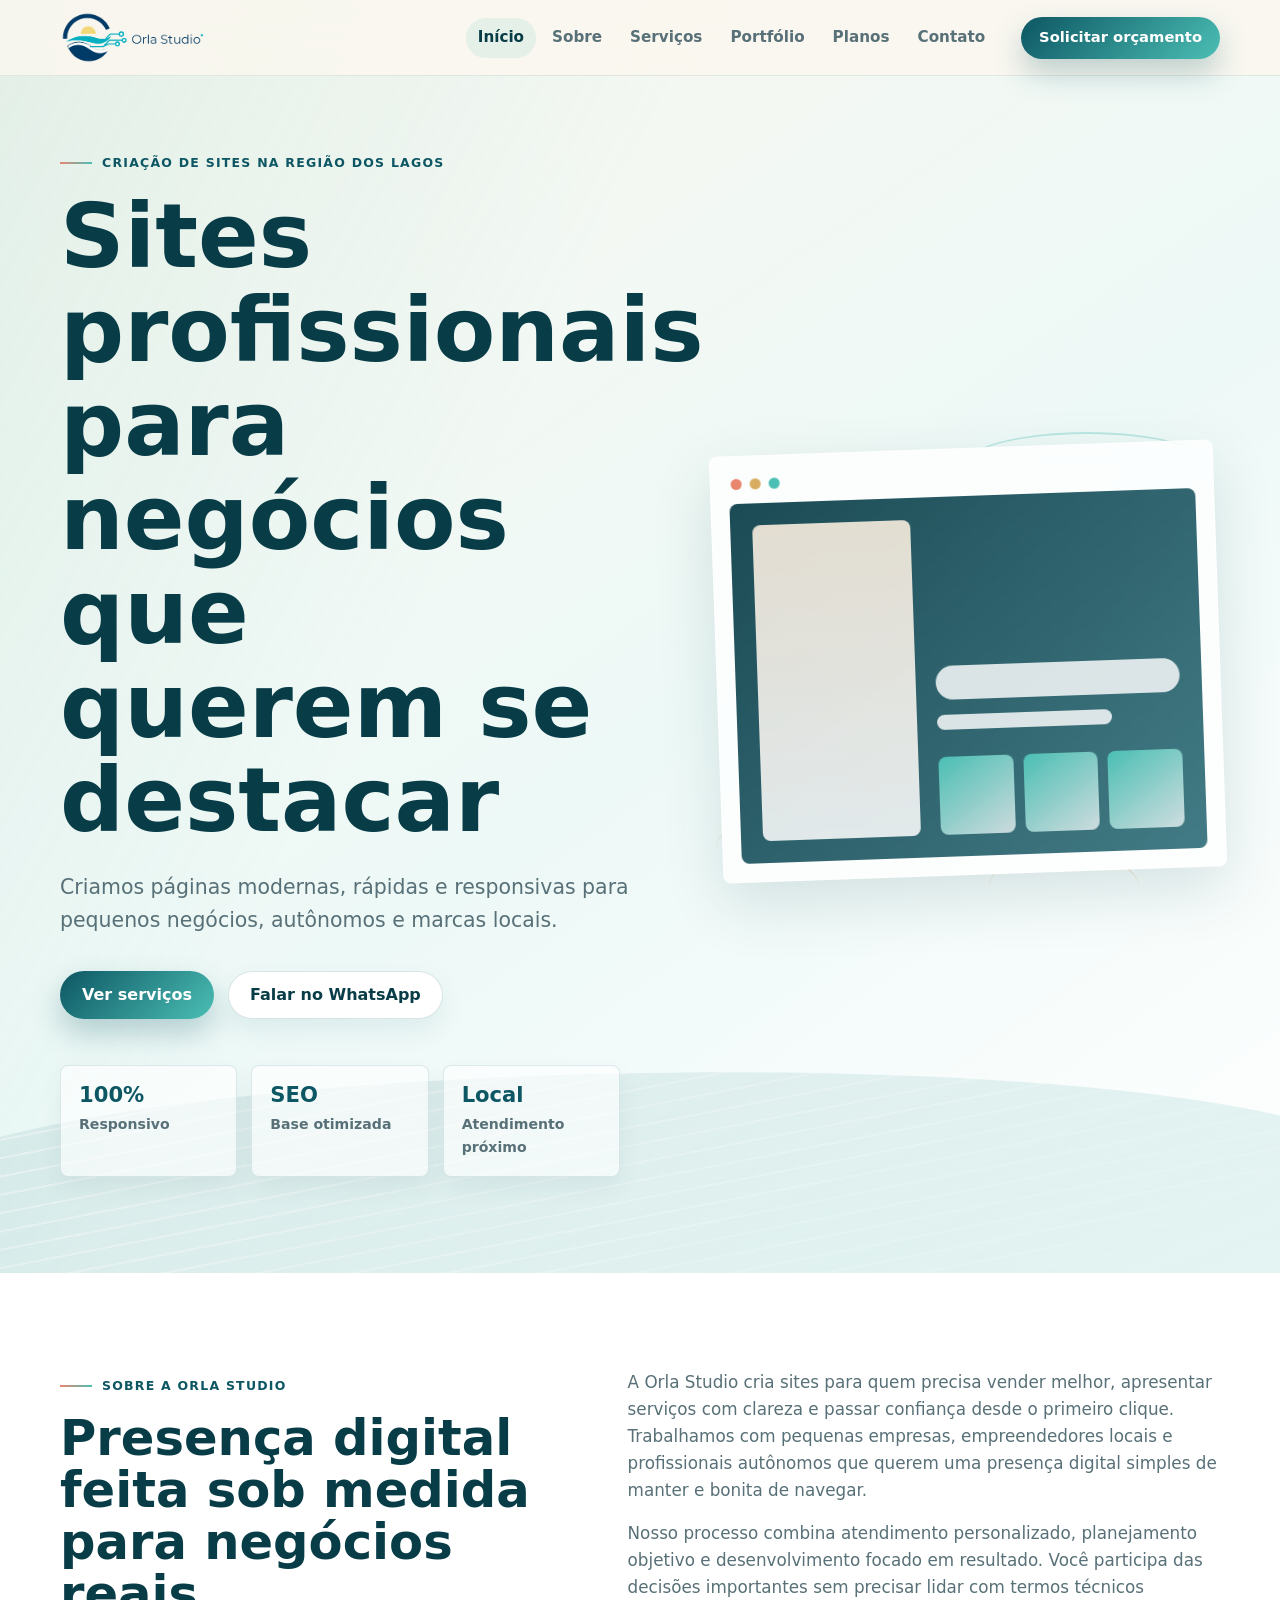
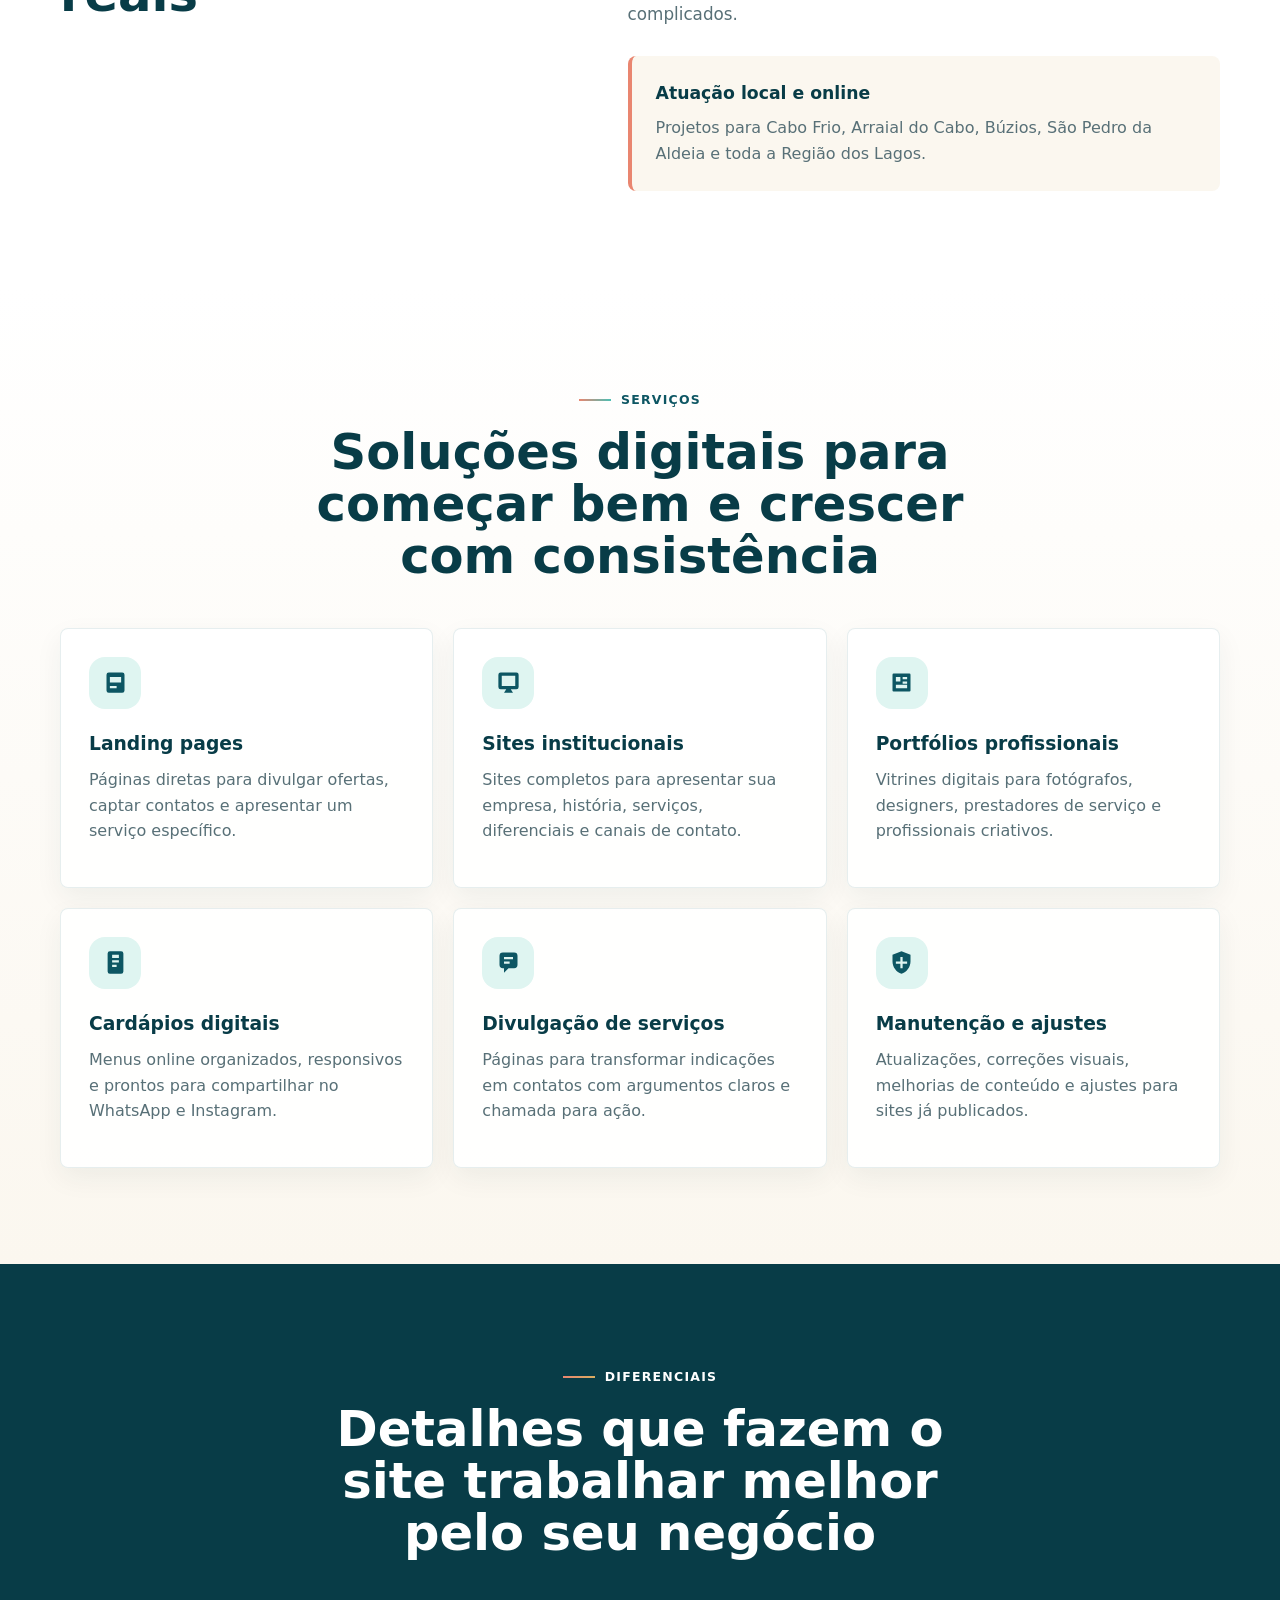
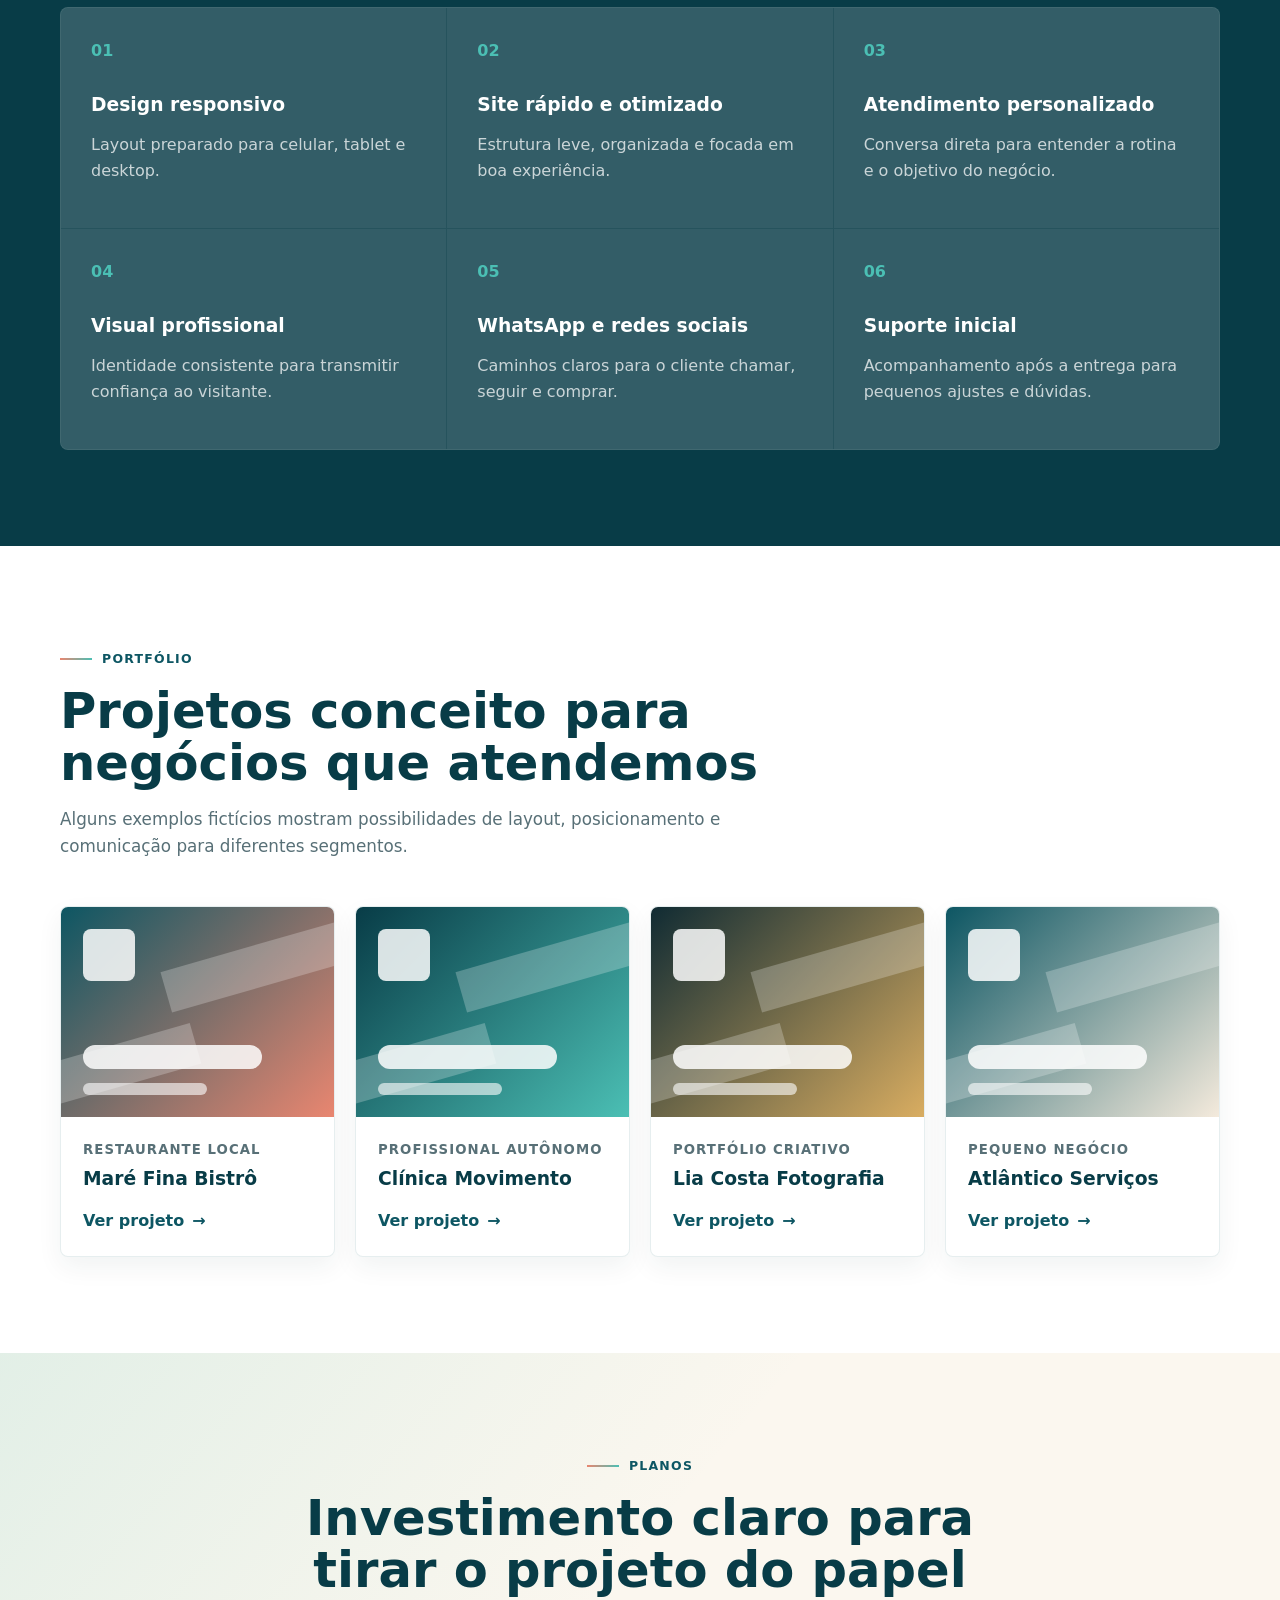
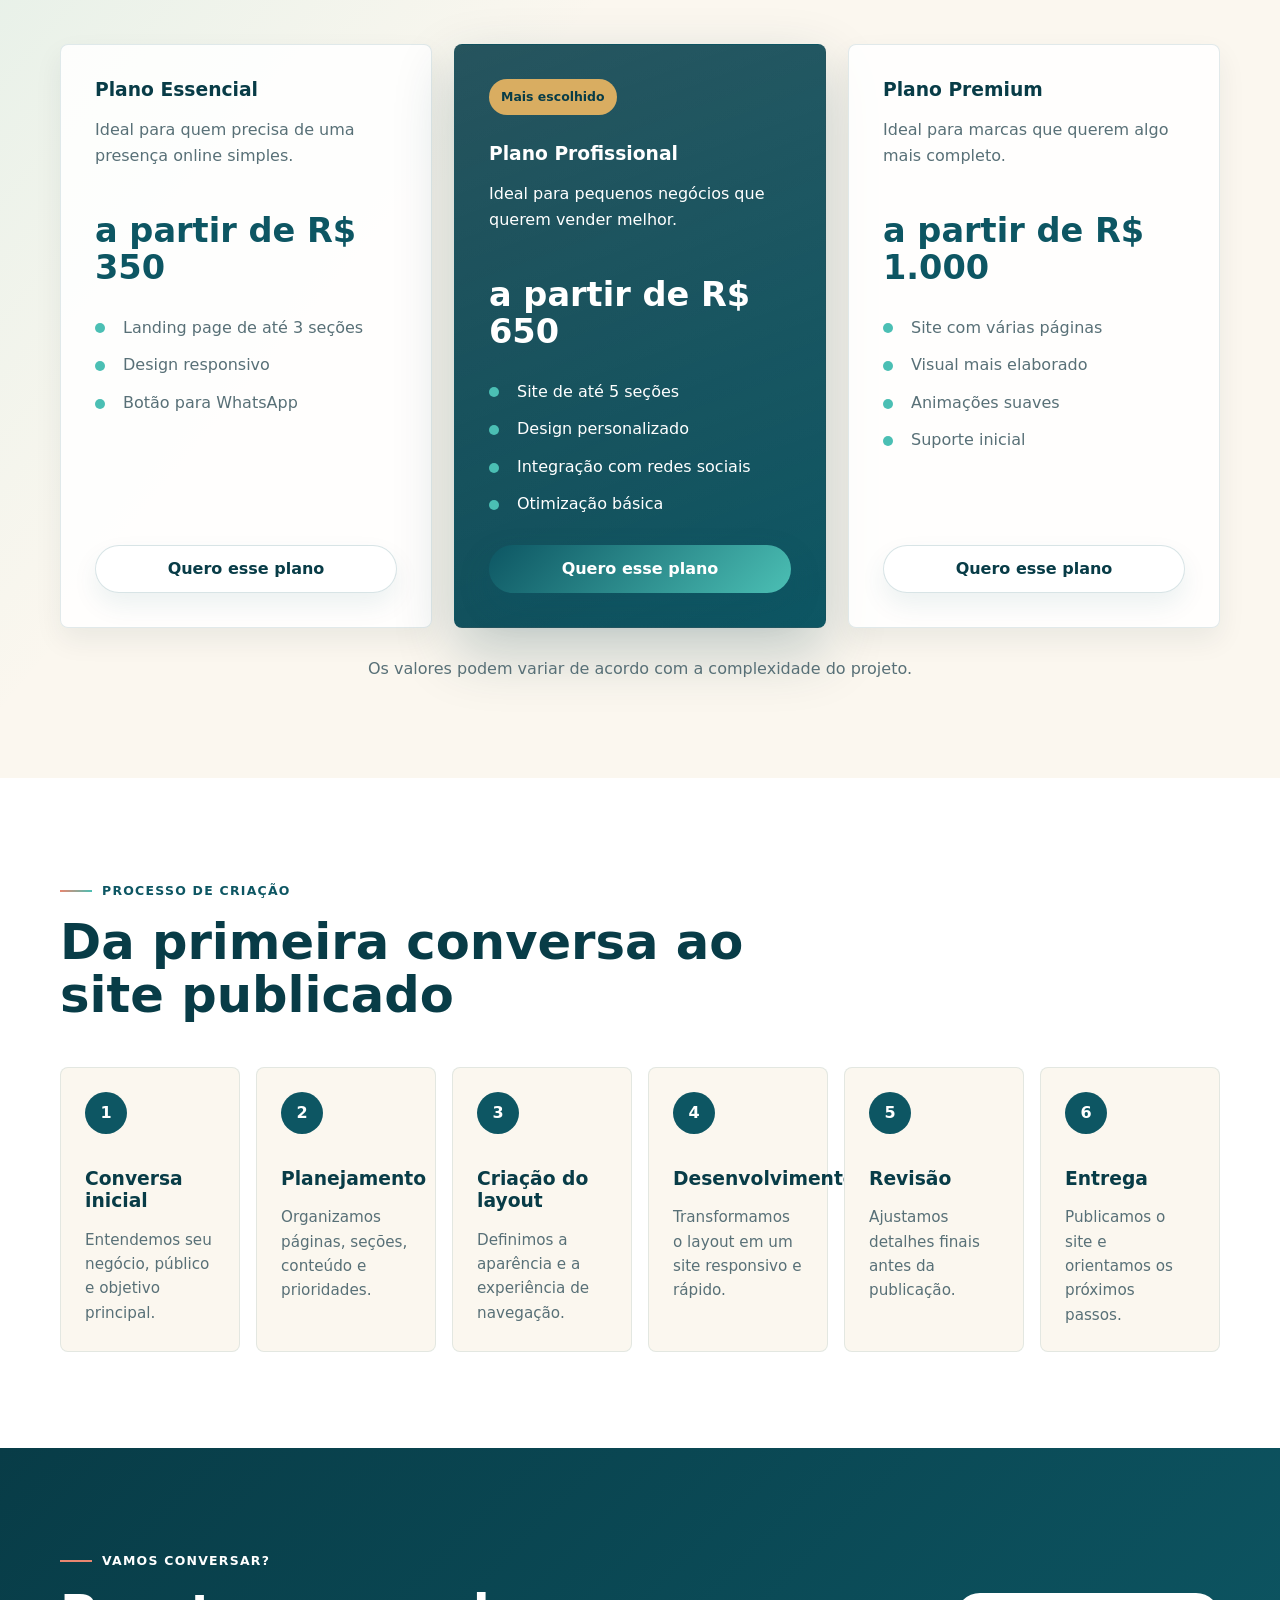
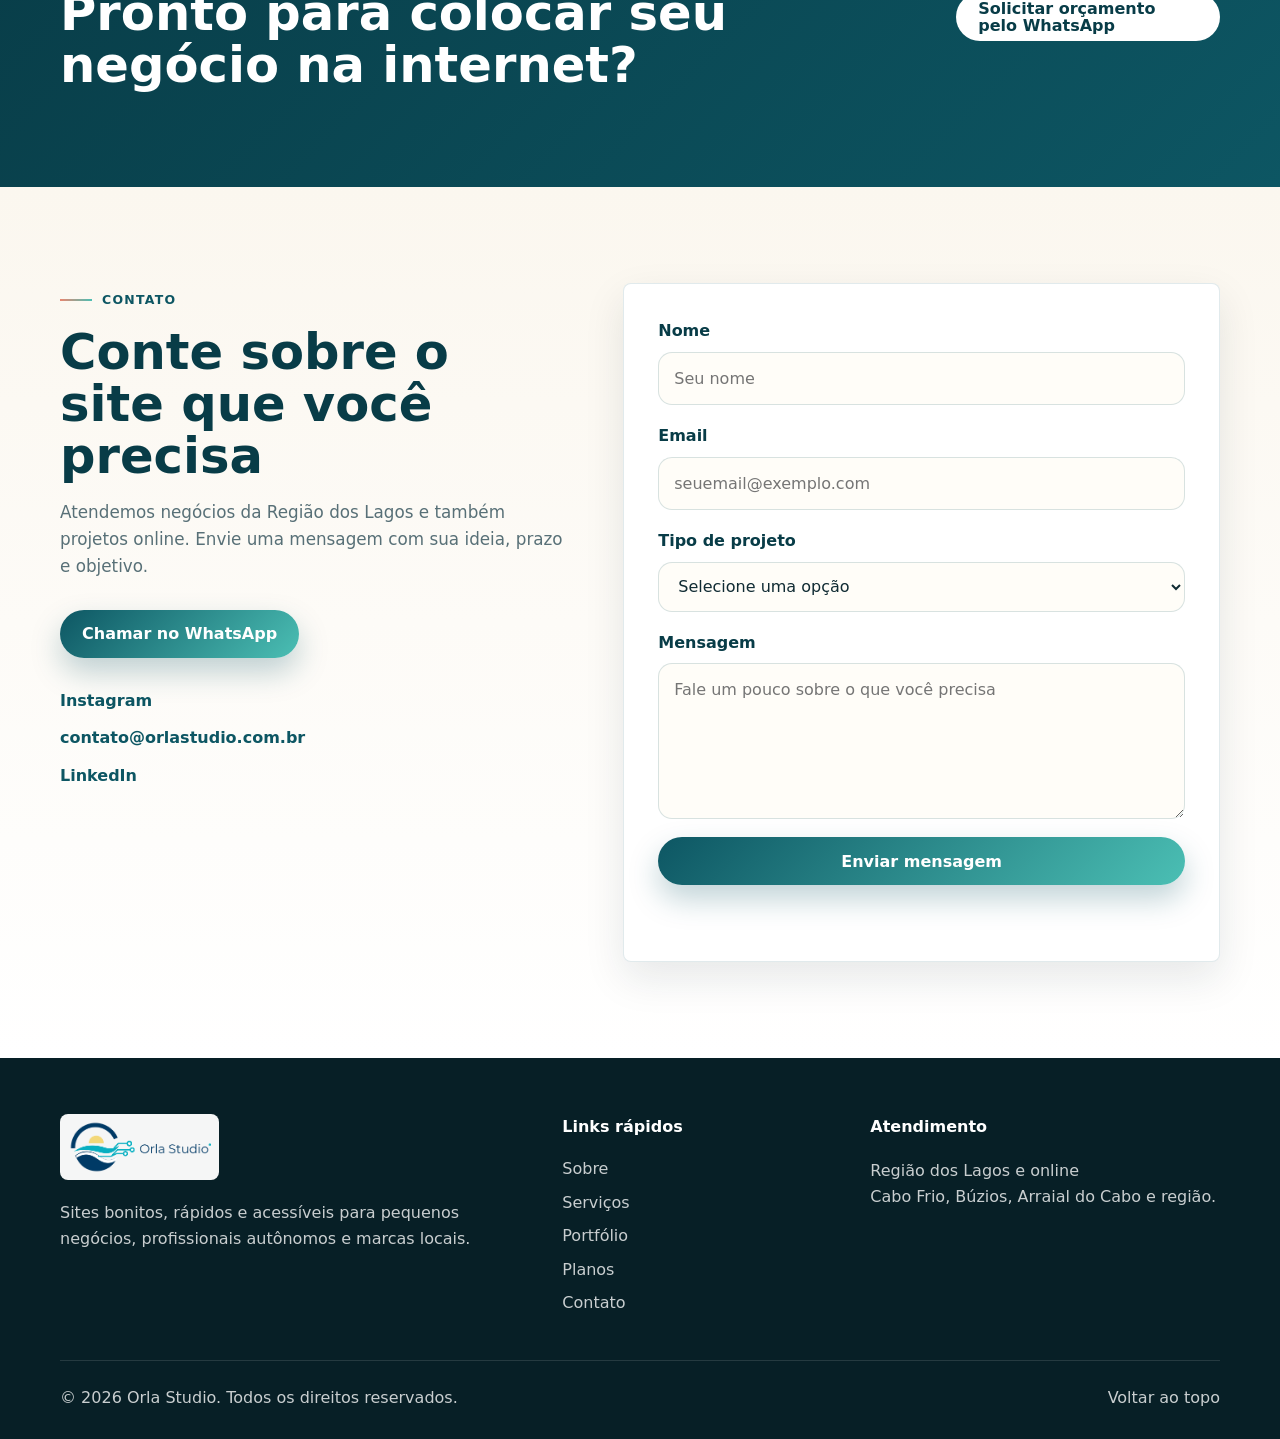
==== index.html @ a9bf4178 "First Commit" ====
<!DOCTYPE html>
<html lang="pt-BR">
<head>
  <meta charset="UTF-8">
  <meta name="viewport" content="width=device-width, initial-scale=1.0">
  <meta name="description" content="Orla Studio cria sites profissionais, rápidos e acessíveis para pequenos negócios, autônomos e marcas locais da Região dos Lagos.">
  <title>Orla Studio | Sites profissionais para negócios locais</title>
  <link rel="stylesheet" href="css/style.css">
</head>
<body>
  <header class="site-header" id="topo">
    <nav class="navbar" aria-label="Menu principal">
      <a class="brand" href="#inicio" aria-label="Orla Studio - início">
        <img class="brand-logo" src="assets/images/logo-orla-studio.png" alt="Logo da Orla Studio">
      </a>

      <button class="menu-toggle" type="button" aria-label="Abrir menu" aria-expanded="false" aria-controls="main-menu">
        <span></span>
        <span></span>
        <span></span>
      </button>

      <div class="nav-panel" id="main-menu">
        <ul class="nav-links">
          <li><a href="#inicio">Início</a></li>
          <li><a href="#sobre">Sobre</a></li>
          <li><a href="#servicos">Serviços</a></li>
          <li><a href="#portfolio">Portfólio</a></li>
          <li><a href="#planos">Planos</a></li>
          <li><a href="#contato">Contato</a></li>
        </ul>
        <a class="btn btn-primary btn-small" href="https://wa.me/5522999999999?text=Ol%C3%A1,%20quero%20solicitar%20um%20or%C3%A7amento%20para%20um%20site." target="_blank" rel="noopener">Solicitar orçamento</a>
      </div>
    </nav>
  </header>

  <main>
    <section class="hero section" id="inicio">
      <div class="hero-background" aria-hidden="true"></div>
      <div class="container hero-grid">
        <div class="hero-content reveal">
          <span class="eyebrow">Criação de sites na Região dos Lagos</span>
          <h1>Sites profissionais para negócios que querem se destacar</h1>
          <p>Criamos páginas modernas, rápidas e responsivas para pequenos negócios, autônomos e marcas locais.</p>
          <div class="hero-actions">
            <a class="btn btn-primary" href="#servicos">Ver serviços</a>
            <a class="btn btn-secondary" href="https://wa.me/5522999999999?text=Ol%C3%A1,%20quero%20falar%20com%20a%20Orla%20Studio%20sobre%20um%20site." target="_blank" rel="noopener">Falar no WhatsApp</a>
          </div>
          <ul class="hero-metrics" aria-label="Diferenciais rápidos">
            <li><strong>100%</strong><span>Responsivo</span></li>
            <li><strong>SEO</strong><span>Base otimizada</span></li>
            <li><strong>Local</strong><span>Atendimento próximo</span></li>
          </ul>
        </div>

        <div class="hero-visual reveal" aria-label="Prévia visual de site moderno criado pela Orla Studio">
          <div class="browser-card">
            <div class="browser-top">
              <span></span>
              <span></span>
              <span></span>
            </div>
            <div class="browser-body">
              <div class="preview-sidebar"></div>
              <div class="preview-main">
                <div class="preview-line wide"></div>
                <div class="preview-line medium"></div>
                <div class="preview-grid">
                  <span></span>
                  <span></span>
                  <span></span>
                </div>
              </div>
            </div>
          </div>
          <div class="wave-orbit" aria-hidden="true">
            <span></span>
            <span></span>
            <span></span>
          </div>
        </div>
      </div>
    </section>

    <section class="section about" id="sobre">
      <div class="container split-grid">
        <div class="section-heading reveal">
          <span class="eyebrow">Sobre a Orla Studio</span>
          <h2>Presença digital feita sob medida para negócios reais</h2>
        </div>
        <div class="about-copy reveal">
          <p>A Orla Studio cria sites para quem precisa vender melhor, apresentar serviços com clareza e passar confiança desde o primeiro clique. Trabalhamos com pequenas empresas, empreendedores locais e profissionais autônomos que querem uma presença digital simples de manter e bonita de navegar.</p>
          <p>Nosso processo combina atendimento personalizado, planejamento objetivo e desenvolvimento focado em resultado. Você participa das decisões importantes sem precisar lidar com termos técnicos complicados.</p>
          <div class="about-highlight">
            <strong>Atuação local e online</strong>
            <span>Projetos para Cabo Frio, Arraial do Cabo, Búzios, São Pedro da Aldeia e toda a Região dos Lagos.</span>
          </div>
        </div>
      </div>
    </section>

    <section class="section services" id="servicos">
      <div class="container">
        <div class="section-heading centered reveal">
          <span class="eyebrow">Serviços</span>
          <h2>Soluções digitais para começar bem e crescer com consistência</h2>
        </div>

        <div class="card-grid services-grid">
          <article class="service-card reveal">
            <span class="icon" aria-hidden="true">
              <svg viewBox="0 0 24 24"><path d="M4 5a2 2 0 0 1 2-2h12a2 2 0 0 1 2 2v14a2 2 0 0 1-2 2H6a2 2 0 0 1-2-2V5Zm3 2v5h10V7H7Zm0 8v2h6v-2H7Z"/></svg>
            </span>
            <h3>Landing pages</h3>
            <p>Páginas diretas para divulgar ofertas, captar contatos e apresentar um serviço específico.</p>
          </article>

          <article class="service-card reveal">
            <span class="icon" aria-hidden="true">
              <svg viewBox="0 0 24 24"><path d="M3 5a2 2 0 0 1 2-2h14a2 2 0 0 1 2 2v11a2 2 0 0 1-2 2h-5l2 3H8l2-3H5a2 2 0 0 1-2-2V5Zm3 1v9h12V6H6Z"/></svg>
            </span>
            <h3>Sites institucionais</h3>
            <p>Sites completos para apresentar sua empresa, história, serviços, diferenciais e canais de contato.</p>
          </article>

          <article class="service-card reveal">
            <span class="icon" aria-hidden="true">
              <svg viewBox="0 0 24 24"><path d="M5 4h14a1 1 0 0 1 1 1v14a1 1 0 0 1-1 1H5a1 1 0 0 1-1-1V5a1 1 0 0 1 1-1Zm2 3v4h4V7H7Zm6 0v2h4V7h-4Zm0 4v2h4v-2h-4Zm-6 3v3h10v-3H7Z"/></svg>
            </span>
            <h3>Portfólios profissionais</h3>
            <p>Vitrines digitais para fotógrafos, designers, prestadores de serviço e profissionais criativos.</p>
          </article>

          <article class="service-card reveal">
            <span class="icon" aria-hidden="true">
              <svg viewBox="0 0 24 24"><path d="M7 2h10a2 2 0 0 1 2 2v16a2 2 0 0 1-2 2H7a2 2 0 0 1-2-2V4a2 2 0 0 1 2-2Zm2 3v3h6V5H9Zm0 5v2h6v-2H9Zm0 4v2h4v-2H9Z"/></svg>
            </span>
            <h3>Cardápios digitais</h3>
            <p>Menus online organizados, responsivos e prontos para compartilhar no WhatsApp e Instagram.</p>
          </article>

          <article class="service-card reveal">
            <span class="icon" aria-hidden="true">
              <svg viewBox="0 0 24 24"><path d="M4 6a3 3 0 0 1 3-3h10a3 3 0 0 1 3 3v8a3 3 0 0 1-3 3h-5l-4 4v-4H7a3 3 0 0 1-3-3V6Zm4 1v2h8V7H8Zm0 4v2h5v-2H8Z"/></svg>
            </span>
            <h3>Divulgação de serviços</h3>
            <p>Páginas para transformar indicações em contatos com argumentos claros e chamada para ação.</p>
          </article>

          <article class="service-card reveal">
            <span class="icon" aria-hidden="true">
              <svg viewBox="0 0 24 24"><path d="M12 2 4 5v6c0 5 3.4 9.4 8 11 4.6-1.6 8-6 8-11V5l-8-3Zm1 5v4h4v2h-4v4h-2v-4H7v-2h4V7h2Z"/></svg>
            </span>
            <h3>Manutenção e ajustes</h3>
            <p>Atualizações, correções visuais, melhorias de conteúdo e ajustes para sites já publicados.</p>
          </article>
        </div>
      </div>
    </section>

    <section class="section advantages" aria-labelledby="diferenciais-title">
      <div class="container">
        <div class="section-heading centered reveal">
          <span class="eyebrow">Diferenciais</span>
          <h2 id="diferenciais-title">Detalhes que fazem o site trabalhar melhor pelo seu negócio</h2>
        </div>

        <div class="advantages-grid">
          <article class="advantage-item reveal">
            <span>01</span>
            <h3>Design responsivo</h3>
            <p>Layout preparado para celular, tablet e desktop.</p>
          </article>
          <article class="advantage-item reveal">
            <span>02</span>
            <h3>Site rápido e otimizado</h3>
            <p>Estrutura leve, organizada e focada em boa experiência.</p>
          </article>
          <article class="advantage-item reveal">
            <span>03</span>
            <h3>Atendimento personalizado</h3>
            <p>Conversa direta para entender a rotina e o objetivo do negócio.</p>
          </article>
          <article class="advantage-item reveal">
            <span>04</span>
            <h3>Visual profissional</h3>
            <p>Identidade consistente para transmitir confiança ao visitante.</p>
          </article>
          <article class="advantage-item reveal">
            <span>05</span>
            <h3>WhatsApp e redes sociais</h3>
            <p>Caminhos claros para o cliente chamar, seguir e comprar.</p>
          </article>
          <article class="advantage-item reveal">
            <span>06</span>
            <h3>Suporte inicial</h3>
            <p>Acompanhamento após a entrega para pequenos ajustes e dúvidas.</p>
          </article>
        </div>
      </div>
    </section>

    <section class="section portfolio" id="portfolio">
      <div class="container">
        <div class="section-heading reveal">
          <span class="eyebrow">Portfólio</span>
          <h2>Projetos conceito para negócios que atendemos</h2>
          <p>Alguns exemplos fictícios mostram possibilidades de layout, posicionamento e comunicação para diferentes segmentos.</p>
        </div>

        <div class="portfolio-grid">
          <article class="project-card reveal">
            <div class="project-preview restaurant" aria-hidden="true">
              <span class="preview-badge"></span>
              <span class="preview-title"></span>
              <span class="preview-bar"></span>
            </div>
            <div class="project-content">
              <span class="project-category">Restaurante local</span>
              <h3>Maré Fina Bistrô</h3>
              <a href="#contato" class="text-link">Ver projeto</a>
            </div>
          </article>

          <article class="project-card reveal">
            <div class="project-preview consultant" aria-hidden="true">
              <span class="preview-badge"></span>
              <span class="preview-title"></span>
              <span class="preview-bar"></span>
            </div>
            <div class="project-content">
              <span class="project-category">Profissional autônomo</span>
              <h3>Clínica Movimento</h3>
              <a href="#contato" class="text-link">Ver projeto</a>
            </div>
          </article>

          <article class="project-card reveal">
            <div class="project-preview photo" aria-hidden="true">
              <span class="preview-badge"></span>
              <span class="preview-title"></span>
              <span class="preview-bar"></span>
            </div>
            <div class="project-content">
              <span class="project-category">Portfólio criativo</span>
              <h3>Lia Costa Fotografia</h3>
              <a href="#contato" class="text-link">Ver projeto</a>
            </div>
          </article>

          <article class="project-card reveal">
            <div class="project-preview business" aria-hidden="true">
              <span class="preview-badge"></span>
              <span class="preview-title"></span>
              <span class="preview-bar"></span>
            </div>
            <div class="project-content">
              <span class="project-category">Pequeno negócio</span>
              <h3>Atlântico Serviços</h3>
              <a href="#contato" class="text-link">Ver projeto</a>
            </div>
          </article>
        </div>
      </div>
    </section>

    <section class="section plans" id="planos">
      <div class="container">
        <div class="section-heading centered reveal">
          <span class="eyebrow">Planos</span>
          <h2>Investimento claro para tirar o projeto do papel</h2>
        </div>

        <div class="pricing-grid">
          <article class="pricing-card reveal">
            <div>
              <h3>Plano Essencial</h3>
              <p>Ideal para quem precisa de uma presença online simples.</p>
            </div>
            <strong class="price">a partir de R$ 350</strong>
            <ul>
              <li>Landing page de até 3 seções</li>
              <li>Design responsivo</li>
              <li>Botão para WhatsApp</li>
            </ul>
            <a class="btn btn-secondary" href="#contato">Quero esse plano</a>
          </article>

          <article class="pricing-card featured reveal">
            <span class="plan-tag">Mais escolhido</span>
            <div>
              <h3>Plano Profissional</h3>
              <p>Ideal para pequenos negócios que querem vender melhor.</p>
            </div>
            <strong class="price">a partir de R$ 650</strong>
            <ul>
              <li>Site de até 5 seções</li>
              <li>Design personalizado</li>
              <li>Integração com redes sociais</li>
              <li>Otimização básica</li>
            </ul>
            <a class="btn btn-primary" href="#contato">Quero esse plano</a>
          </article>

          <article class="pricing-card reveal">
            <div>
              <h3>Plano Premium</h3>
              <p>Ideal para marcas que querem algo mais completo.</p>
            </div>
            <strong class="price">a partir de R$ 1.000</strong>
            <ul>
              <li>Site com várias páginas</li>
              <li>Visual mais elaborado</li>
              <li>Animações suaves</li>
              <li>Suporte inicial</li>
            </ul>
            <a class="btn btn-secondary" href="#contato">Quero esse plano</a>
          </article>
        </div>
        <p class="pricing-note reveal">Os valores podem variar de acordo com a complexidade do projeto.</p>
      </div>
    </section>

    <section class="section process" aria-labelledby="process-title">
      <div class="container">
        <div class="section-heading reveal">
          <span class="eyebrow">Processo de criação</span>
          <h2 id="process-title">Da primeira conversa ao site publicado</h2>
        </div>

        <ol class="process-list">
          <li class="reveal">
            <span>1</span>
            <h3>Conversa inicial</h3>
            <p>Entendemos seu negócio, público e objetivo principal.</p>
          </li>
          <li class="reveal">
            <span>2</span>
            <h3>Planejamento</h3>
            <p>Organizamos páginas, seções, conteúdo e prioridades.</p>
          </li>
          <li class="reveal">
            <span>3</span>
            <h3>Criação do layout</h3>
            <p>Definimos a aparência e a experiência de navegação.</p>
          </li>
          <li class="reveal">
            <span>4</span>
            <h3>Desenvolvimento</h3>
            <p>Transformamos o layout em um site responsivo e rápido.</p>
          </li>
          <li class="reveal">
            <span>5</span>
            <h3>Revisão</h3>
            <p>Ajustamos detalhes finais antes da publicação.</p>
          </li>
          <li class="reveal">
            <span>6</span>
            <h3>Entrega</h3>
            <p>Publicamos o site e orientamos os próximos passos.</p>
          </li>
        </ol>
      </div>
    </section>

    <section class="final-cta section">
      <div class="container cta-panel reveal">
        <div>
          <span class="eyebrow">Vamos conversar?</span>
          <h2>Pronto para colocar seu negócio na internet?</h2>
        </div>
        <a class="btn btn-light" href="https://wa.me/5522999999999?text=Ol%C3%A1,%20quero%20solicitar%20um%20or%C3%A7amento%20para%20um%20site." target="_blank" rel="noopener">Solicitar orçamento pelo WhatsApp</a>
      </div>
    </section>

    <section class="section contact" id="contato">
      <div class="container contact-grid">
        <div class="contact-info reveal">
          <span class="eyebrow">Contato</span>
          <h2>Conte sobre o site que você precisa</h2>
          <p>Atendemos negócios da Região dos Lagos e também projetos online. Envie uma mensagem com sua ideia, prazo e objetivo.</p>

          <div class="contact-actions">
            <a class="btn btn-primary" href="https://wa.me/5522999999999?text=Ol%C3%A1,%20quero%20solicitar%20um%20or%C3%A7amento%20para%20um%20site." target="_blank" rel="noopener">Chamar no WhatsApp</a>
          </div>

          <ul class="social-list" aria-label="Canais de contato">
            <li><a href="https://instagram.com/orlastudio" target="_blank" rel="noopener">Instagram</a></li>
            <li><a href="mailto:contato@orlastudio.com.br">contato@orlastudio.com.br</a></li>
            <li><a href="https://www.linkedin.com" target="_blank" rel="noopener">LinkedIn</a></li>
          </ul>
        </div>

        <form class="contact-form reveal" id="contact-form">
          <div class="form-row">
            <label for="name">Nome</label>
            <input type="text" id="name" name="name" placeholder="Seu nome" required>
          </div>
          <div class="form-row">
            <label for="email">Email</label>
            <input type="email" id="email" name="email" placeholder="seuemail@exemplo.com" required>
          </div>
          <div class="form-row">
            <label for="project">Tipo de projeto</label>
            <select id="project" name="project" required>
              <option value="">Selecione uma opção</option>
              <option>Landing page</option>
              <option>Site institucional</option>
              <option>Portfólio profissional</option>
              <option>Cardápio digital</option>
              <option>Manutenção ou ajustes</option>
            </select>
          </div>
          <div class="form-row">
            <label for="message">Mensagem</label>
            <textarea id="message" name="message" rows="5" placeholder="Fale um pouco sobre o que você precisa" required></textarea>
          </div>
          <button class="btn btn-primary" type="submit">Enviar mensagem</button>
          <p class="form-feedback" role="status" aria-live="polite"></p>
        </form>
      </div>
    </section>
  </main>

  <footer class="site-footer">
    <div class="container footer-grid">
      <div>
        <a class="brand footer-brand" href="#inicio">
          <img class="brand-logo" src="assets/images/logo-orla-studio.png" alt="Logo da Orla Studio">
        </a>
        <p>Sites bonitos, rápidos e acessíveis para pequenos negócios, profissionais autônomos e marcas locais.</p>
      </div>
      <div>
        <h2>Links rápidos</h2>
        <ul>
          <li><a href="#sobre">Sobre</a></li>
          <li><a href="#servicos">Serviços</a></li>
          <li><a href="#portfolio">Portfólio</a></li>
          <li><a href="#planos">Planos</a></li>
          <li><a href="#contato">Contato</a></li>
        </ul>
      </div>
      <div>
        <h2>Atendimento</h2>
        <p>Região dos Lagos e online<br>Cabo Frio, Búzios, Arraial do Cabo e região.</p>
      </div>
    </div>
    <div class="container footer-bottom">
      <span>&copy; 2026 Orla Studio. Todos os direitos reservados.</span>
      <a href="#topo">Voltar ao topo</a>
    </div>
  </footer>

  <script src="js/script.js"></script>
</body>
</html>
---- css/style.css ----
:root {
  --color-ink: #102b33;
  --color-muted: #587077;
  --color-teal: #0d5663;
  --color-teal-dark: #083c47;
  --color-aqua: #4bbfb4;
  --color-aqua-soft: #dff5f1;
  --color-sand: #f4eadc;
  --color-sand-light: #fbf7ef;
  --color-coral: #e98670;
  --color-gold: #d9ad61;
  --color-white: #ffffff;
  --shadow-soft: 0 22px 60px rgba(8, 60, 71, 0.13);
  --shadow-card: 0 16px 40px rgba(16, 43, 51, 0.1);
  --radius-sm: 8px;
  --radius-md: 8px;
  --radius-lg: 8px;
  --container: 1160px;
  --header-height: 76px;
}

* {
  box-sizing: border-box;
}

html {
  scroll-behavior: smooth;
  scroll-padding-top: calc(var(--header-height) + 20px);
}

body {
  margin: 0;
  color: var(--color-ink);
  font-family: Inter, ui-sans-serif, system-ui, -apple-system, BlinkMacSystemFont, "Segoe UI", sans-serif;
  line-height: 1.6;
  background: var(--color-sand-light);
}

body.menu-open {
  overflow: hidden;
}

img,
svg {
  display: block;
  max-width: 100%;
}

a {
  color: inherit;
  text-decoration: none;
}

button,
input,
select,
textarea {
  font: inherit;
}

button {
  border: 0;
  cursor: pointer;
}

ul,
ol {
  margin: 0;
  padding: 0;
}

li {
  list-style: none;
}

.container {
  width: min(100% - 40px, var(--container));
  margin-inline: auto;
}

.section {
  padding: 96px 0;
  position: relative;
}

.section-heading {
  max-width: 720px;
}

.section-heading.centered {
  margin-inline: auto;
  text-align: center;
}

.section-heading h2,
.hero h1,
.final-cta h2,
.contact h2 {
  margin: 0;
  color: var(--color-teal-dark);
  line-height: 1.05;
  letter-spacing: 0;
}

.section-heading h2,
.final-cta h2,
.contact h2 {
  font-size: clamp(2rem, 4vw, 3.1rem);
}

.section-heading p,
.about-copy p,
.contact-info p {
  color: var(--color-muted);
  font-size: 1.05rem;
}

.eyebrow {
  display: inline-flex;
  align-items: center;
  gap: 10px;
  margin-bottom: 16px;
  color: var(--color-teal);
  font-size: 0.78rem;
  font-weight: 800;
  letter-spacing: 0.1em;
  text-transform: uppercase;
}

.eyebrow::before {
  content: "";
  width: 32px;
  height: 2px;
  background: linear-gradient(90deg, var(--color-coral), var(--color-aqua));
}

.btn {
  position: relative;
  display: inline-flex;
  align-items: center;
  justify-content: center;
  min-height: 48px;
  padding: 0 22px;
  border-radius: 999px;
  font-weight: 800;
  line-height: 1.1;
  transition: transform 0.25s ease, box-shadow 0.25s ease, background 0.25s ease, color 0.25s ease;
}

.btn:hover,
.btn:focus-visible {
  transform: translateY(-2px);
}

.btn:focus-visible,
.nav-links a:focus-visible,
.text-link:focus-visible,
.social-list a:focus-visible {
  outline: 3px solid rgba(233, 134, 112, 0.45);
  outline-offset: 4px;
}

.btn-primary {
  color: var(--color-white);
  background: linear-gradient(135deg, var(--color-teal), var(--color-aqua));
  box-shadow: 0 14px 30px rgba(13, 86, 99, 0.26);
}

.btn-primary:hover,
.btn-primary:focus-visible {
  box-shadow: 0 18px 38px rgba(13, 86, 99, 0.32);
}

.btn-secondary {
  color: var(--color-teal-dark);
  background: var(--color-white);
  box-shadow: inset 0 0 0 1px rgba(13, 86, 99, 0.16), 0 12px 26px rgba(13, 86, 99, 0.08);
}

.btn-light {
  color: var(--color-teal-dark);
  background: var(--color-white);
}

.btn-small {
  min-height: 42px;
  padding-inline: 18px;
  font-size: 0.92rem;
}

/* Header fixo com navegação responsiva. */
.site-header {
  position: fixed;
  z-index: 50;
  top: 0;
  left: 0;
  width: 100%;
  height: var(--header-height);
  background: rgba(251, 247, 239, 0.86);
  border-bottom: 1px solid rgba(13, 86, 99, 0.1);
  backdrop-filter: blur(18px);
  transition: box-shadow 0.25s ease, background 0.25s ease;
}

.site-header.scrolled {
  background: rgba(255, 255, 255, 0.92);
  box-shadow: 0 12px 28px rgba(8, 60, 71, 0.08);
}

.navbar {
  width: min(100% - 40px, var(--container));
  height: 100%;
  margin-inline: auto;
  display: flex;
  align-items: center;
  justify-content: space-between;
  gap: 24px;
}

.brand {
  display: inline-flex;
  align-items: center;
  gap: 12px;
  color: var(--color-teal-dark);
  font-size: 1.08rem;
  font-weight: 900;
  flex-shrink: 0;
  white-space: nowrap;
}

.brand-logo {
  width: auto;
  height: 54px;
  max-width: 190px;
  object-fit: contain;
}

.nav-panel,
.nav-links {
  display: flex;
  align-items: center;
}

.nav-panel {
  gap: 24px;
}

.nav-links {
  gap: 4px;
}

.nav-links a {
  display: inline-flex;
  min-height: 40px;
  align-items: center;
  padding: 0 12px;
  color: var(--color-muted);
  font-size: 0.95rem;
  font-weight: 700;
  border-radius: 999px;
  transition: color 0.25s ease, background 0.25s ease;
}

.nav-links a:hover,
.nav-links a.active {
  color: var(--color-teal-dark);
  background: rgba(75, 191, 180, 0.12);
}

.menu-toggle {
  display: none;
  width: 44px;
  height: 44px;
  place-items: center;
  border-radius: 14px;
  background: var(--color-white);
  box-shadow: inset 0 0 0 1px rgba(13, 86, 99, 0.14);
}

.menu-toggle span {
  display: block;
  width: 20px;
  height: 2px;
  margin: 3px 0;
  background: var(--color-teal-dark);
  border-radius: 999px;
  transition: transform 0.25s ease, opacity 0.25s ease;
}

.menu-toggle.is-active span:nth-child(1) {
  transform: translateY(8px) rotate(45deg);
}

.menu-toggle.is-active span:nth-child(2) {
  opacity: 0;
}

.menu-toggle.is-active span:nth-child(3) {
  transform: translateY(-8px) rotate(-45deg);
}

/* Hero usa formas fluidas e um mockup de navegador para comunicar tecnologia e litoral. */
.hero {
  min-height: 100vh;
  display: grid;
  align-items: center;
  overflow: hidden;
  padding-top: calc(var(--header-height) + 70px);
  background:
    linear-gradient(118deg, rgba(75, 191, 180, 0.14), transparent 38%),
    linear-gradient(145deg, var(--color-sand-light) 0%, #edf9f7 55%, #ffffff 100%);
}

.hero-background {
  position: absolute;
  inset: auto -8% -160px -8%;
  height: 360px;
  background:
    linear-gradient(160deg, rgba(13, 86, 99, 0.08), rgba(75, 191, 180, 0.16)),
    repeating-linear-gradient(170deg, rgba(255, 255, 255, 0.72) 0 2px, transparent 2px 18px);
  border-radius: 50% 50% 0 0 / 30% 30% 0 0;
  transform: rotate(-1deg);
}

.hero-grid {
  display: grid;
  grid-template-columns: minmax(0, 1fr) minmax(340px, 0.85fr);
  align-items: center;
  gap: 64px;
}

.hero h1 {
  max-width: 760px;
  font-size: clamp(3rem, 7vw, 5.9rem);
}

.hero-content p {
  max-width: 640px;
  margin: 24px 0 0;
  color: var(--color-muted);
  font-size: clamp(1.08rem, 2vw, 1.28rem);
}

.hero-actions {
  display: flex;
  flex-wrap: wrap;
  gap: 14px;
  margin-top: 34px;
}

.hero-metrics {
  display: grid;
  grid-template-columns: repeat(3, minmax(0, 1fr));
  gap: 14px;
  max-width: 560px;
  margin-top: 46px;
}

.hero-metrics li {
  padding: 18px;
  border: 1px solid rgba(13, 86, 99, 0.12);
  border-radius: var(--radius-md);
  background: rgba(255, 255, 255, 0.62);
  box-shadow: 0 10px 24px rgba(8, 60, 71, 0.06);
}

.hero-metrics strong,
.hero-metrics span {
  display: block;
}

.hero-metrics strong {
  color: var(--color-teal);
  font-size: 1.32rem;
  line-height: 1;
}

.hero-metrics span {
  margin-top: 8px;
  color: var(--color-muted);
  font-size: 0.88rem;
  font-weight: 700;
}

.hero-visual {
  position: relative;
  min-height: 520px;
  display: grid;
  place-items: center;
}

.browser-card {
  position: relative;
  z-index: 2;
  width: min(100%, 520px);
  padding: 18px;
  border: 1px solid rgba(255, 255, 255, 0.62);
  border-radius: var(--radius-md);
  background: rgba(255, 255, 255, 0.76);
  box-shadow: var(--shadow-soft);
  backdrop-filter: blur(18px);
  transform: rotate(-2deg);
}

.browser-top {
  display: flex;
  gap: 8px;
  padding: 4px 2px 14px;
}

.browser-top span {
  width: 11px;
  height: 11px;
  border-radius: 50%;
  background: var(--color-coral);
}

.browser-top span:nth-child(2) {
  background: var(--color-gold);
}

.browser-top span:nth-child(3) {
  background: var(--color-aqua);
}

.browser-body {
  min-height: 360px;
  display: grid;
  grid-template-columns: 0.65fr 1fr;
  gap: 20px;
  padding: 22px;
  border-radius: var(--radius-md);
  background:
    linear-gradient(135deg, rgba(8, 60, 71, 0.92), rgba(13, 86, 99, 0.78)),
    linear-gradient(45deg, transparent, rgba(255, 255, 255, 0.16));
}

.preview-sidebar {
  border-radius: var(--radius-md);
  background:
    linear-gradient(180deg, rgba(244, 234, 220, 0.92), rgba(255, 255, 255, 0.86)),
    repeating-linear-gradient(180deg, transparent 0 34px, rgba(13, 86, 99, 0.08) 34px 36px);
}

.preview-main {
  display: flex;
  flex-direction: column;
  justify-content: flex-end;
  gap: 15px;
}

.preview-line {
  height: 15px;
  border-radius: 999px;
  background: rgba(255, 255, 255, 0.82);
}

.preview-line.wide {
  width: 100%;
  height: 34px;
}

.preview-line.medium {
  width: 72%;
}

.preview-grid {
  display: grid;
  grid-template-columns: repeat(3, 1fr);
  gap: 10px;
  margin-top: 12px;
}

.preview-grid span {
  min-height: 78px;
  border-radius: var(--radius-md);
  background: linear-gradient(145deg, var(--color-aqua), rgba(255, 255, 255, 0.75));
}

.wave-orbit {
  position: absolute;
  inset: 2% 0 0 0;
  pointer-events: none;
}

.wave-orbit span {
  position: absolute;
  display: block;
  height: 70px;
  border-top: 2px solid rgba(75, 191, 180, 0.32);
  border-radius: 50% 50% 0 0;
  animation: floatWave 8s ease-in-out infinite;
}

.wave-orbit span:nth-child(1) {
  width: 250px;
  top: 20px;
  right: 8px;
}

.wave-orbit span:nth-child(2) {
  width: 210px;
  bottom: 40px;
  left: 0;
  border-top-color: rgba(233, 134, 112, 0.35);
  animation-delay: -2.5s;
}

.wave-orbit span:nth-child(3) {
  width: 150px;
  right: 16%;
  bottom: 0;
  border-top-color: rgba(217, 173, 97, 0.45);
  animation-delay: -4s;
}

@keyframes floatWave {
  0%,
  100% {
    transform: translate3d(0, 0, 0) rotate(0deg);
  }

  50% {
    transform: translate3d(0, -18px, 0) rotate(8deg);
  }
}

.split-grid {
  display: grid;
  grid-template-columns: 0.85fr 1fr;
  gap: 64px;
  align-items: start;
}

.about {
  background: var(--color-white);
}

.about-copy p:first-child {
  margin-top: 0;
}

.about-highlight {
  margin-top: 28px;
  padding: 24px;
  border-left: 4px solid var(--color-coral);
  border-radius: var(--radius-md);
  background: var(--color-sand-light);
}

.about-highlight strong,
.about-highlight span {
  display: block;
}

.about-highlight strong {
  color: var(--color-teal-dark);
  font-size: 1.08rem;
}

.about-highlight span {
  margin-top: 8px;
  color: var(--color-muted);
}

.services {
  background:
    linear-gradient(180deg, var(--color-white), var(--color-sand-light));
}

.card-grid {
  display: grid;
  gap: 20px;
  margin-top: 46px;
}

.services-grid {
  grid-template-columns: repeat(3, minmax(0, 1fr));
}

.service-card,
.project-card,
.pricing-card,
.advantage-item {
  transition: transform 0.25s ease, box-shadow 0.25s ease, border-color 0.25s ease;
}

.service-card:hover,
.project-card:hover,
.pricing-card:hover,
.advantage-item:hover {
  transform: translateY(-6px);
}

.service-card {
  min-height: 260px;
  padding: 28px;
  border: 1px solid rgba(13, 86, 99, 0.1);
  border-radius: var(--radius-md);
  background: rgba(255, 255, 255, 0.88);
  box-shadow: 0 10px 28px rgba(16, 43, 51, 0.06);
}

.service-card:hover {
  border-color: rgba(75, 191, 180, 0.48);
  box-shadow: var(--shadow-card);
}

.icon {
  display: grid;
  width: 52px;
  height: 52px;
  place-items: center;
  margin-bottom: 24px;
  color: var(--color-teal);
  border-radius: 16px;
  background: var(--color-aqua-soft);
}

.icon svg {
  width: 27px;
  height: 27px;
  fill: currentColor;
}

.service-card h3,
.advantage-item h3,
.project-content h3,
.pricing-card h3,
.process-list h3 {
  margin: 0;
  color: var(--color-teal-dark);
  line-height: 1.2;
}

.service-card p,
.advantage-item p,
.pricing-card p,
.process-list p,
.project-category {
  color: var(--color-muted);
}

.service-card p {
  margin: 12px 0 0;
}

.advantages {
  background: var(--color-teal-dark);
}

.advantages .section-heading h2,
.advantages .eyebrow {
  color: var(--color-white);
}

.advantages .eyebrow::before {
  background: linear-gradient(90deg, var(--color-coral), var(--color-gold));
}

.advantages-grid {
  display: grid;
  grid-template-columns: repeat(3, minmax(0, 1fr));
  gap: 1px;
  margin-top: 48px;
  overflow: hidden;
  border: 1px solid rgba(255, 255, 255, 0.12);
  border-radius: var(--radius-lg);
  background: rgba(255, 255, 255, 0.12);
}

.advantage-item {
  min-height: 220px;
  padding: 30px;
  background: rgba(255, 255, 255, 0.06);
}

.advantage-item:hover {
  background: rgba(255, 255, 255, 0.1);
}

.advantage-item span {
  display: inline-flex;
  margin-bottom: 30px;
  color: var(--color-aqua);
  font-weight: 900;
}

.advantage-item h3 {
  color: var(--color-white);
}

.advantage-item p {
  margin-bottom: 0;
  color: rgba(255, 255, 255, 0.74);
}

.portfolio {
  background: var(--color-white);
}

.portfolio-grid {
  display: grid;
  grid-template-columns: repeat(4, minmax(0, 1fr));
  gap: 20px;
  margin-top: 46px;
}

.project-card {
  overflow: hidden;
  border: 1px solid rgba(13, 86, 99, 0.1);
  border-radius: var(--radius-md);
  background: var(--color-white);
  box-shadow: 0 10px 26px rgba(16, 43, 51, 0.06);
}

.project-card:hover {
  border-color: rgba(13, 86, 99, 0.18);
  box-shadow: var(--shadow-card);
}

.project-preview {
  position: relative;
  min-height: 210px;
  padding: 22px;
  overflow: hidden;
}

.project-preview::before,
.project-preview::after {
  content: "";
  position: absolute;
  height: 42px;
  border-radius: 0;
  background: rgba(255, 255, 255, 0.24);
  transform: rotate(-16deg);
}

.project-preview::before {
  width: 220px;
  right: -48px;
  top: 34px;
}

.project-preview::after {
  width: 180px;
  left: -42px;
  bottom: 28px;
}

.project-preview.restaurant {
  background: linear-gradient(135deg, #0d5663, #e98670);
}

.project-preview.consultant {
  background: linear-gradient(135deg, #083c47, #4bbfb4);
}

.project-preview.photo {
  background: linear-gradient(135deg, #102b33, #d9ad61);
}

.project-preview.business {
  background: linear-gradient(135deg, #0d5663, #f4eadc);
}

.preview-badge,
.preview-title,
.preview-bar {
  position: relative;
  z-index: 1;
  display: block;
  border-radius: 999px;
  background: rgba(255, 255, 255, 0.84);
}

.preview-badge {
  width: 52px;
  height: 52px;
  border-radius: var(--radius-md);
}

.preview-title {
  width: 78%;
  height: 24px;
  margin-top: 64px;
}

.preview-bar {
  width: 54%;
  height: 12px;
  margin-top: 14px;
  opacity: 0.72;
}

.project-content {
  padding: 22px;
}

.project-category {
  display: block;
  margin-bottom: 8px;
  font-size: 0.83rem;
  font-weight: 800;
  text-transform: uppercase;
  letter-spacing: 0.08em;
}

.text-link {
  display: inline-flex;
  margin-top: 18px;
  color: var(--color-teal);
  font-weight: 900;
}

.text-link::after {
  content: "→";
  margin-left: 8px;
  transition: transform 0.25s ease;
}

.text-link:hover::after {
  transform: translateX(4px);
}

.plans {
  background:
    linear-gradient(130deg, rgba(75, 191, 180, 0.14), transparent 38%),
    var(--color-sand-light);
}

.pricing-grid {
  display: grid;
  grid-template-columns: repeat(3, minmax(0, 1fr));
  gap: 22px;
  align-items: stretch;
  margin-top: 48px;
}

.pricing-card {
  position: relative;
  display: flex;
  min-height: 520px;
  flex-direction: column;
  gap: 28px;
  padding: 34px;
  border: 1px solid rgba(13, 86, 99, 0.12);
  border-radius: var(--radius-lg);
  background: rgba(255, 255, 255, 0.86);
  box-shadow: 0 12px 28px rgba(16, 43, 51, 0.07);
}

.pricing-card.featured {
  color: var(--color-white);
  border-color: transparent;
  background:
    linear-gradient(160deg, rgba(255, 255, 255, 0.12), transparent),
    linear-gradient(140deg, var(--color-teal-dark), var(--color-teal));
  box-shadow: 0 24px 60px rgba(8, 60, 71, 0.24);
  transform: translateY(-14px);
}

.pricing-card.featured:hover {
  transform: translateY(-20px);
}

.pricing-card.featured h3,
.pricing-card.featured p,
.pricing-card.featured li,
.pricing-card.featured .price {
  color: var(--color-white);
}

.plan-tag {
  align-self: flex-start;
  padding: 8px 12px;
  color: var(--color-teal-dark);
  font-size: 0.78rem;
  font-weight: 900;
  border-radius: 999px;
  background: var(--color-gold);
}

.price {
  color: var(--color-teal);
  font-size: clamp(1.65rem, 3vw, 2.1rem);
  line-height: 1.1;
}

.pricing-card ul {
  display: grid;
  gap: 12px;
  margin-bottom: auto;
}

.pricing-card li {
  position: relative;
  padding-left: 28px;
  color: var(--color-muted);
}

.pricing-card li::before {
  content: "";
  position: absolute;
  left: 0;
  top: 0.55em;
  width: 10px;
  height: 10px;
  border-radius: 50%;
  background: var(--color-aqua);
}

.pricing-note {
  margin: 28px auto 0;
  color: var(--color-muted);
  text-align: center;
}

.process {
  background: var(--color-white);
}

.process-list {
  display: grid;
  grid-template-columns: repeat(6, minmax(150px, 1fr));
  gap: 16px;
  margin-top: 46px;
}

.process-list li {
  min-height: 240px;
  padding: 24px;
  border: 1px solid rgba(13, 86, 99, 0.1);
  border-radius: var(--radius-md);
  background: var(--color-sand-light);
}

.process-list span {
  display: grid;
  width: 42px;
  height: 42px;
  place-items: center;
  margin-bottom: 34px;
  color: var(--color-white);
  font-weight: 900;
  border-radius: 50%;
  background: var(--color-teal);
}

.process-list p {
  margin-bottom: 0;
  font-size: 0.95rem;
}

.final-cta {
  background: linear-gradient(135deg, var(--color-teal-dark), var(--color-teal));
}

.cta-panel {
  display: flex;
  align-items: center;
  justify-content: space-between;
  gap: 28px;
}

.final-cta .eyebrow,
.final-cta h2 {
  color: var(--color-white);
}

.final-cta .eyebrow::before {
  background: var(--color-coral);
}

.contact {
  background:
    linear-gradient(180deg, var(--color-sand-light), var(--color-white));
}

.contact-grid {
  display: grid;
  grid-template-columns: 0.85fr 1fr;
  gap: 56px;
  align-items: start;
}

.contact-actions {
  margin: 30px 0;
}

.social-list {
  display: grid;
  gap: 12px;
}

.social-list a {
  color: var(--color-teal);
  font-weight: 800;
}

.contact-form {
  display: grid;
  gap: 18px;
  padding: 34px;
  border: 1px solid rgba(13, 86, 99, 0.12);
  border-radius: var(--radius-lg);
  background: var(--color-white);
  box-shadow: var(--shadow-card);
}

.form-row {
  display: grid;
  gap: 8px;
}

.form-row label {
  color: var(--color-teal-dark);
  font-weight: 800;
}

.form-row input,
.form-row select,
.form-row textarea {
  width: 100%;
  min-height: 50px;
  padding: 13px 15px;
  color: var(--color-ink);
  border: 1px solid rgba(13, 86, 99, 0.16);
  border-radius: 14px;
  background: #fffdf8;
  transition: border-color 0.25s ease, box-shadow 0.25s ease, background 0.25s ease;
}

.form-row textarea {
  resize: vertical;
}

.form-row input:focus,
.form-row select:focus,
.form-row textarea:focus {
  outline: 0;
  border-color: var(--color-aqua);
  background: var(--color-white);
  box-shadow: 0 0 0 4px rgba(75, 191, 180, 0.16);
}

.form-feedback {
  min-height: 24px;
  margin: 0;
  color: var(--color-teal);
  font-weight: 800;
}

.site-footer {
  padding: 56px 0 28px;
  color: rgba(255, 255, 255, 0.78);
  background: #071f26;
}

.footer-grid {
  display: grid;
  grid-template-columns: 1.2fr 0.7fr 0.9fr;
  gap: 36px;
}

.footer-brand {
  width: fit-content;
  padding: 6px 8px;
  border-radius: var(--radius-md);
  background: rgba(255, 255, 255, 0.96);
}

.site-footer p {
  max-width: 430px;
  margin: 18px 0 0;
}

.site-footer h2 {
  margin: 0 0 16px;
  color: var(--color-white);
  font-size: 1rem;
}

.site-footer ul {
  display: grid;
  gap: 8px;
}

.site-footer a {
  transition: color 0.25s ease;
}

.site-footer a:hover {
  color: var(--color-aqua);
}

.footer-bottom {
  display: flex;
  justify-content: space-between;
  gap: 20px;
  margin-top: 44px;
  padding-top: 24px;
  border-top: 1px solid rgba(255, 255, 255, 0.12);
}

/* Animação aplicada via JavaScript quando as seções entram na tela. */
.reveal {
  opacity: 0;
  transform: translateY(22px);
  transition: opacity 0.7s ease, transform 0.7s ease;
}

.reveal.is-visible {
  opacity: 1;
  transform: translateY(0);
}

@media (max-width: 1100px) {
  .hero-grid,
  .split-grid,
  .contact-grid {
    grid-template-columns: 1fr;
  }

  .hero {
    min-height: auto;
  }

  .hero-visual {
    min-height: 430px;
  }

  .portfolio-grid {
    grid-template-columns: repeat(2, minmax(0, 1fr));
  }

  .process-list {
    grid-template-columns: repeat(3, minmax(0, 1fr));
  }
}

@media (max-width: 920px) {
  .menu-toggle {
    display: grid;
  }

  .nav-panel {
    position: fixed;
    inset: var(--header-height) 18px auto 18px;
    display: grid;
    gap: 18px;
    padding: 22px;
    border: 1px solid rgba(13, 86, 99, 0.12);
    border-radius: 22px;
    background: rgba(255, 255, 255, 0.96);
    box-shadow: var(--shadow-soft);
    opacity: 0;
    pointer-events: none;
    transform: translateY(-12px);
    transition: opacity 0.25s ease, transform 0.25s ease;
  }

  .nav-panel.is-open {
    opacity: 1;
    pointer-events: auto;
    transform: translateY(0);
  }

  .nav-links {
    display: grid;
    gap: 6px;
  }

  .nav-links a {
    min-height: 46px;
    padding-inline: 14px;
  }

  .services-grid,
  .advantages-grid,
  .pricing-grid {
    grid-template-columns: repeat(2, minmax(0, 1fr));
  }

  .pricing-card.featured {
    transform: none;
  }

  .pricing-card.featured:hover {
    transform: translateY(-6px);
  }
}

@media (max-width: 680px) {
  :root {
    --header-height: 68px;
  }

  .container,
  .navbar {
    width: min(100% - 28px, var(--container));
  }

  .brand-logo {
    height: 46px;
    max-width: 155px;
  }

  .section {
    padding: 72px 0;
  }

  .hero {
    padding-top: calc(var(--header-height) + 46px);
  }

  .hero h1 {
    font-size: clamp(2.55rem, 16vw, 4rem);
  }

  .hero-actions,
  .cta-panel,
  .footer-bottom {
    align-items: stretch;
    flex-direction: column;
  }

  .hero-actions .btn,
  .contact-actions .btn,
  .cta-panel .btn {
    width: 100%;
  }

  .hero-metrics,
  .services-grid,
  .advantages-grid,
  .portfolio-grid,
  .pricing-grid,
  .process-list,
  .footer-grid {
    grid-template-columns: 1fr;
  }

  .hero-metrics {
    margin-top: 34px;
  }

  .hero-visual {
    min-height: 360px;
  }

  .browser-card {
    padding: 12px;
    transform: rotate(0deg);
  }

  .browser-body {
    min-height: 270px;
    grid-template-columns: 1fr;
    padding: 16px;
  }

  .preview-sidebar {
    min-height: 92px;
  }

  .preview-grid span {
    min-height: 56px;
  }

  .service-card,
  .pricing-card,
  .contact-form {
    padding: 24px;
  }

  .pricing-card {
    min-height: auto;
  }

  .project-preview {
    min-height: 190px;
  }
}

@media (prefers-reduced-motion: reduce) {
  *,
  *::before,
  *::after {
    scroll-behavior: auto !important;
    animation-duration: 0.01ms !important;
    animation-iteration-count: 1 !important;
    transition-duration: 0.01ms !important;
  }

  .reveal {
    opacity: 1;
    transform: none;
  }
}
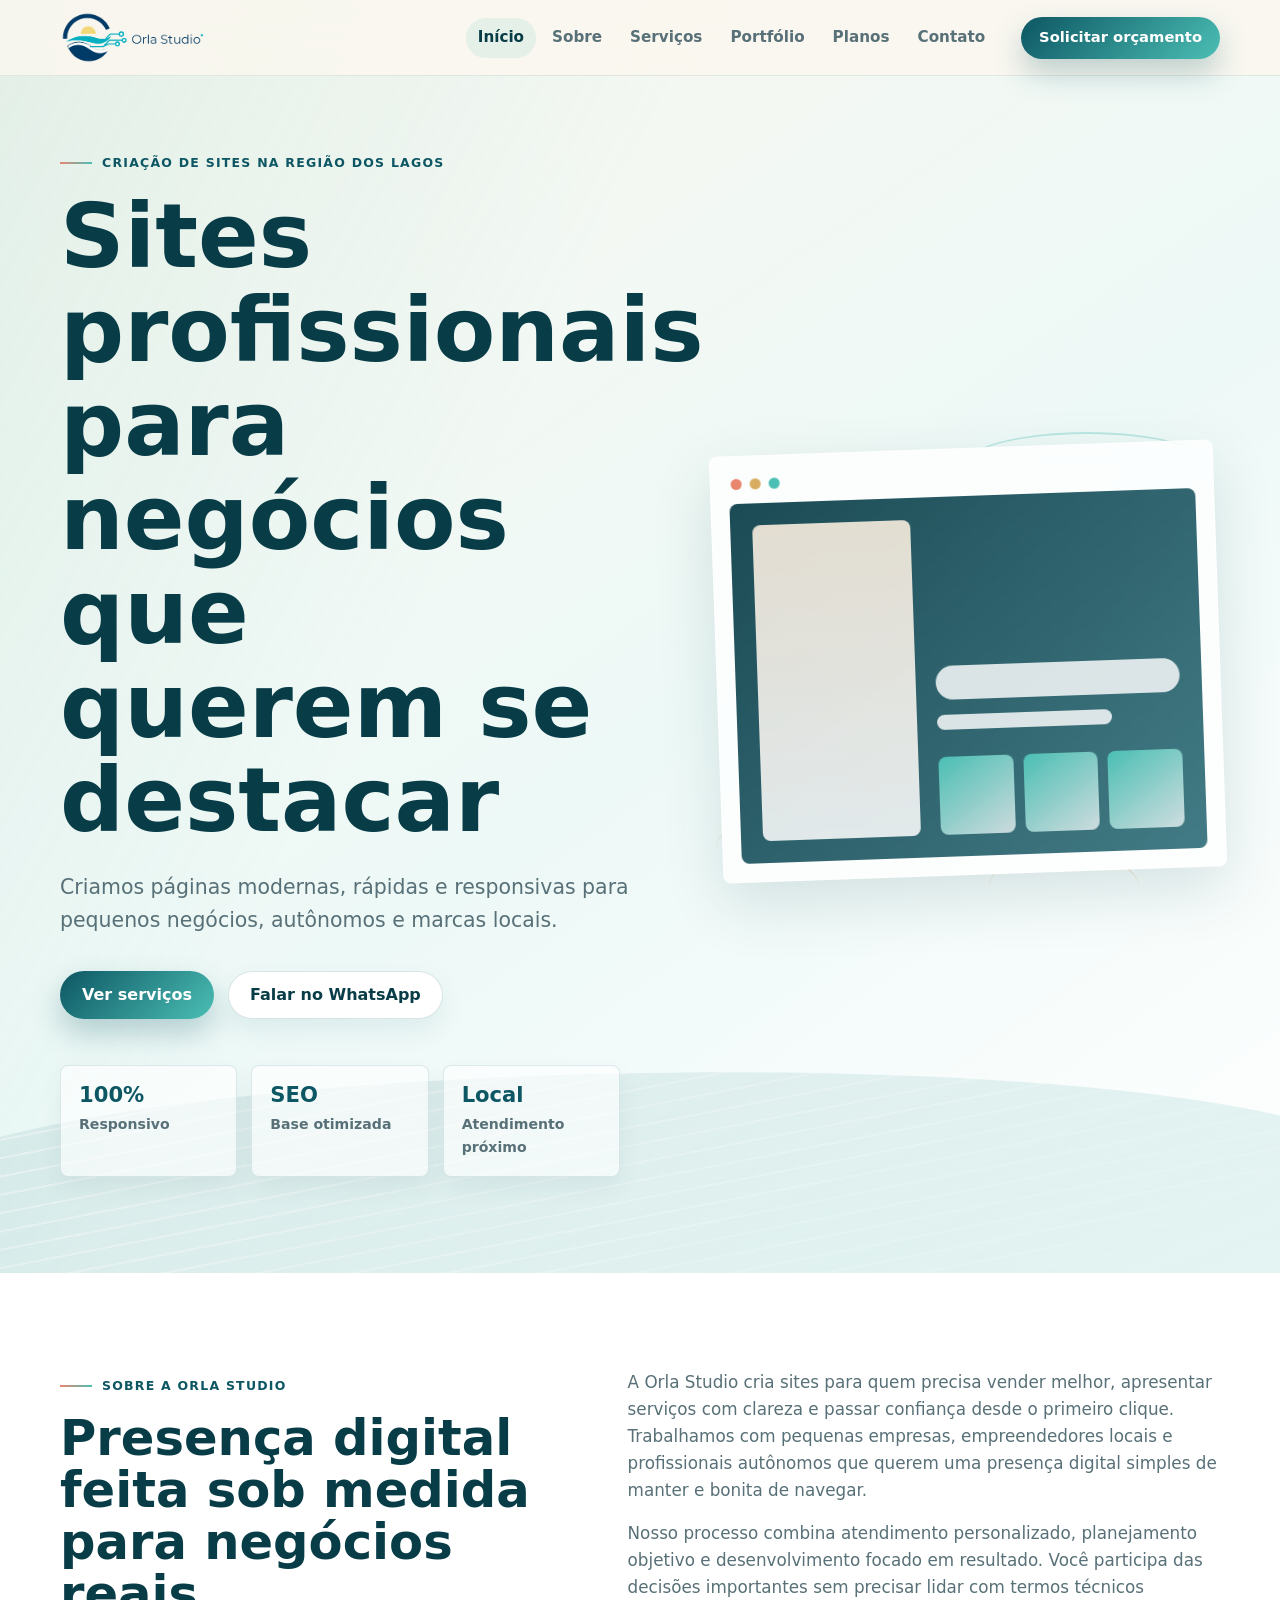
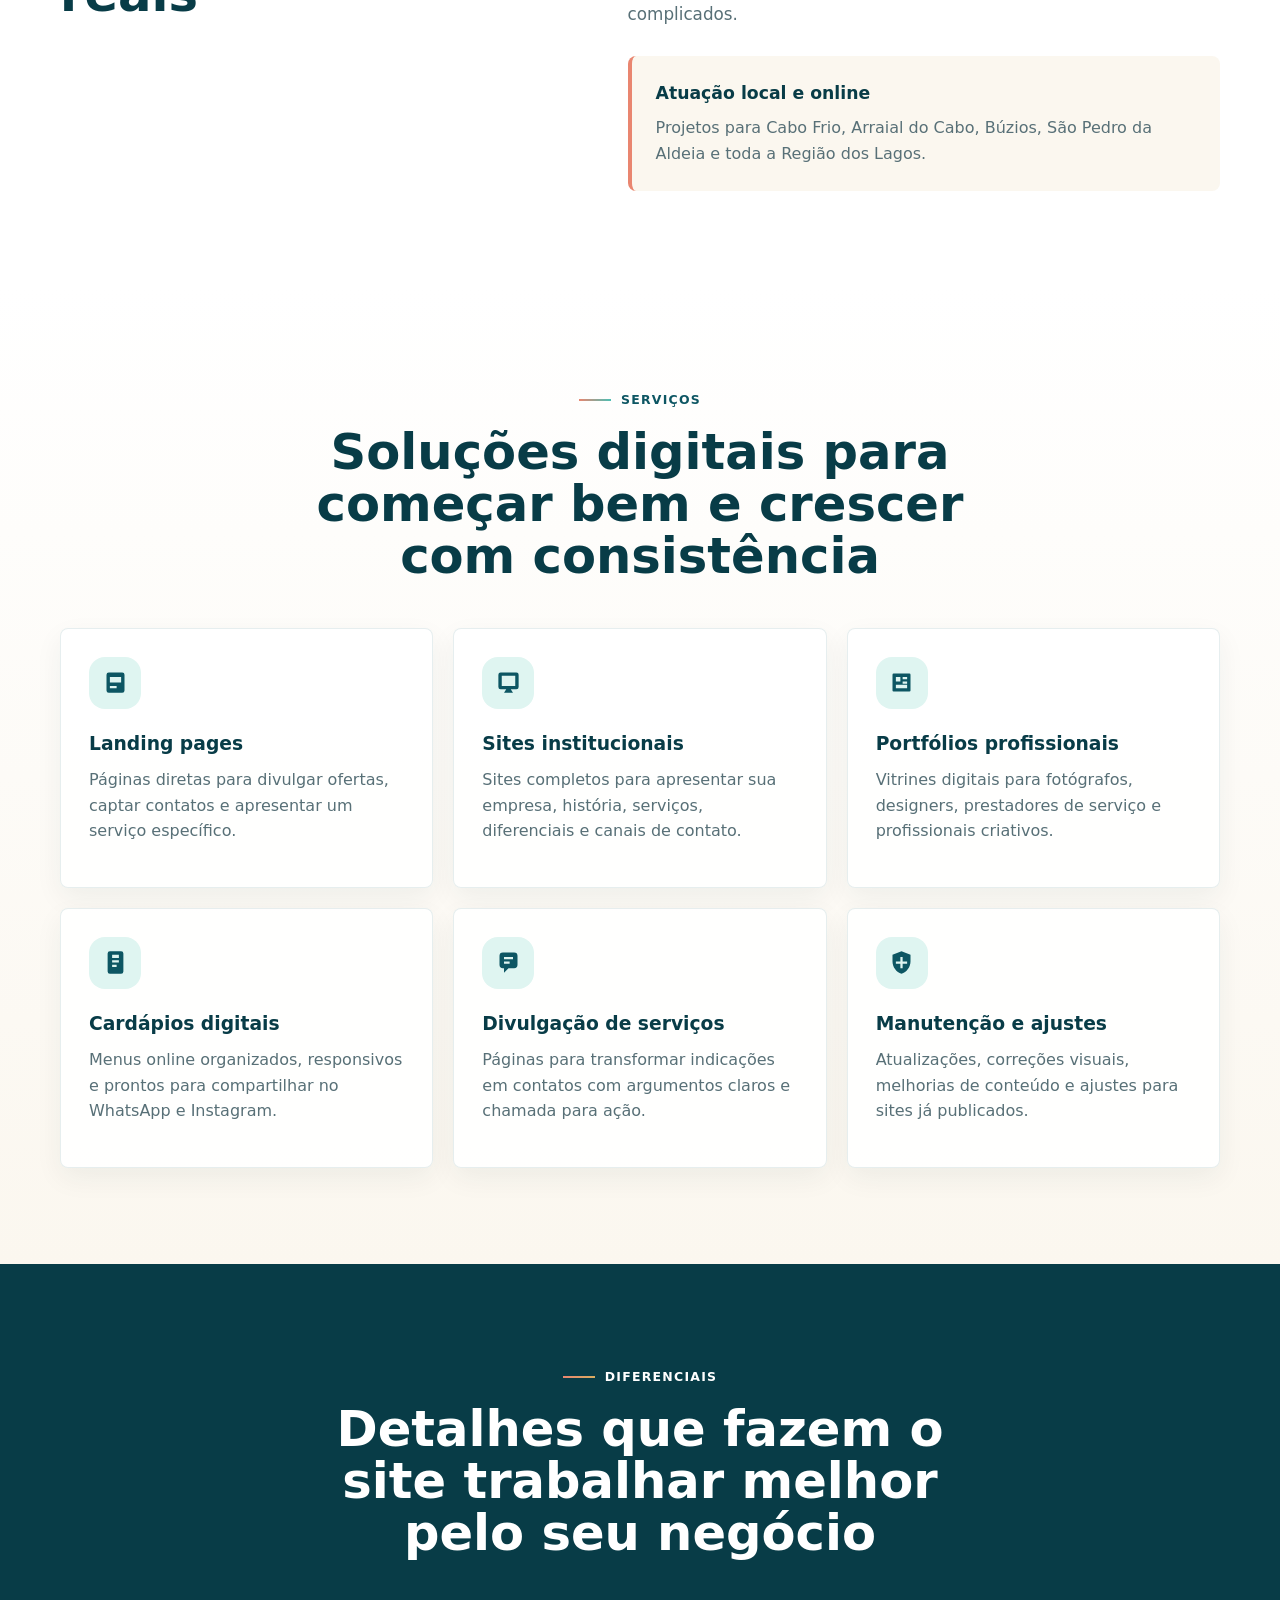
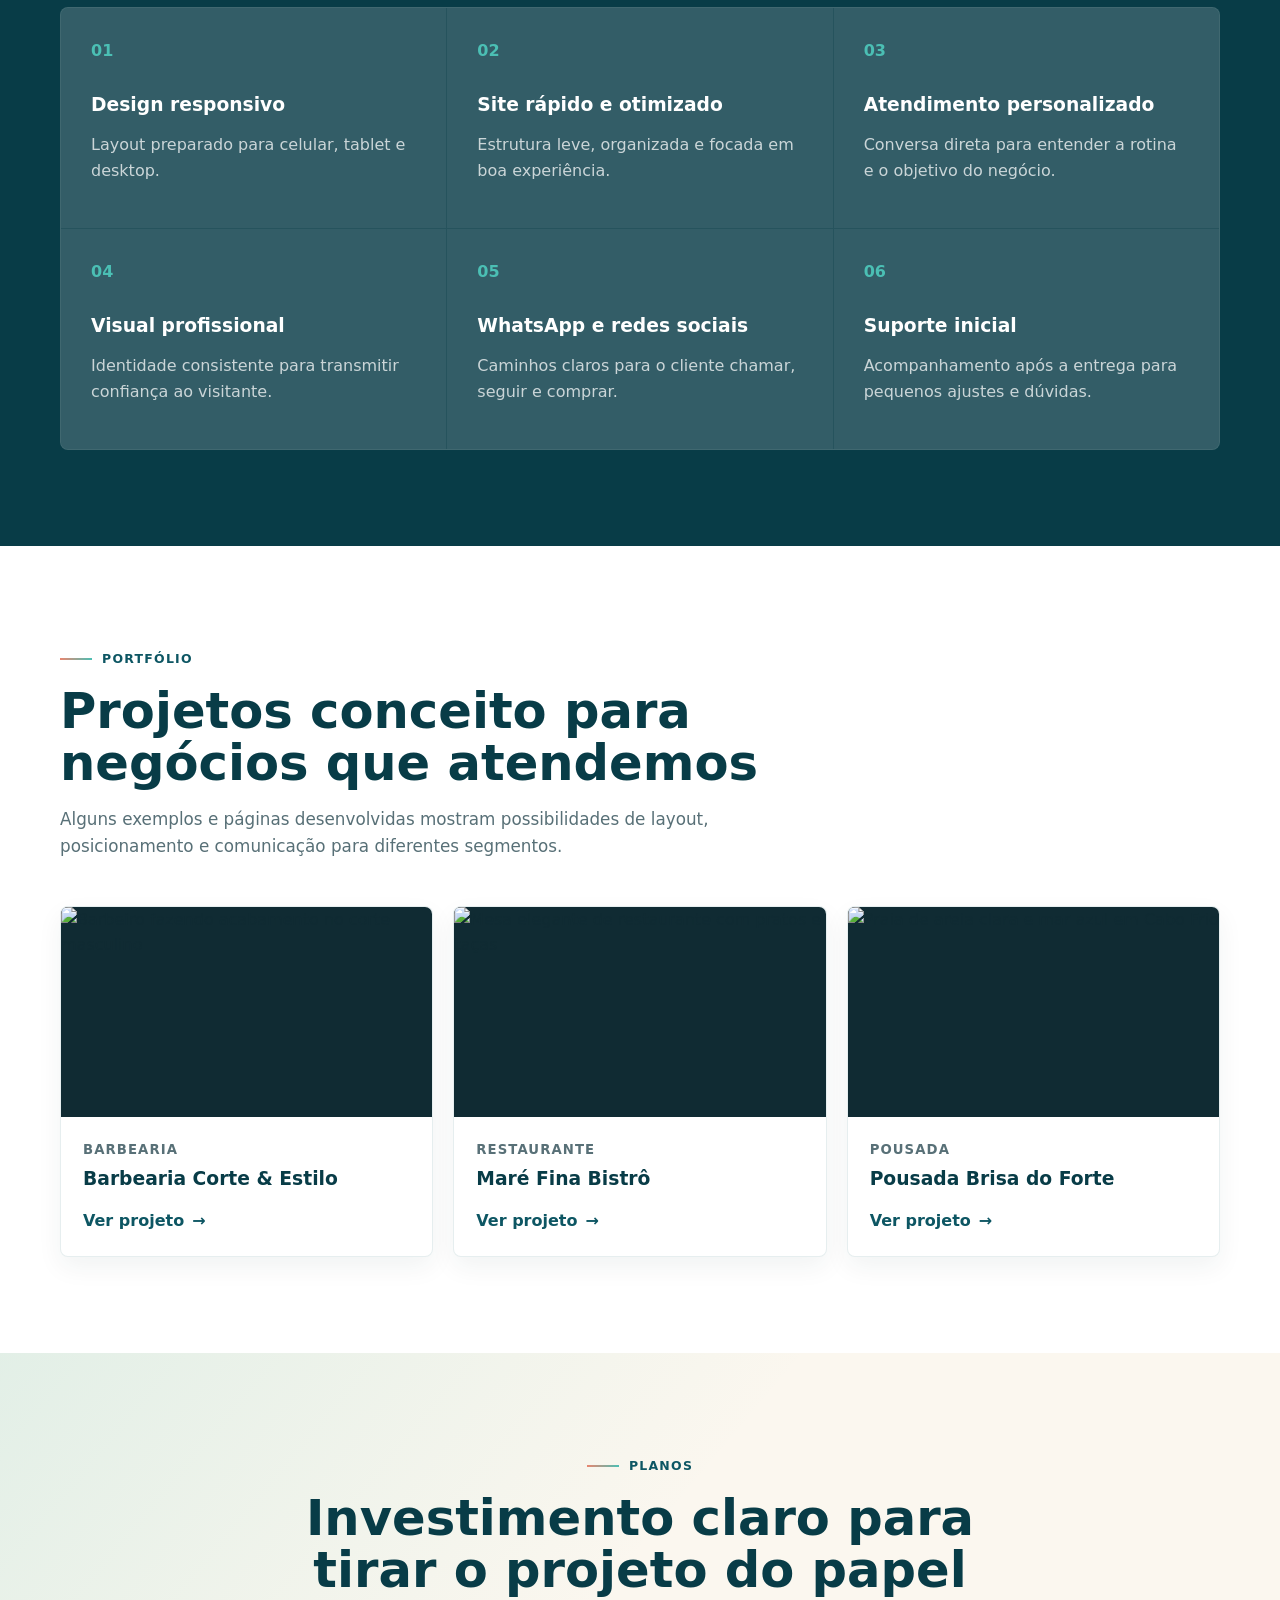
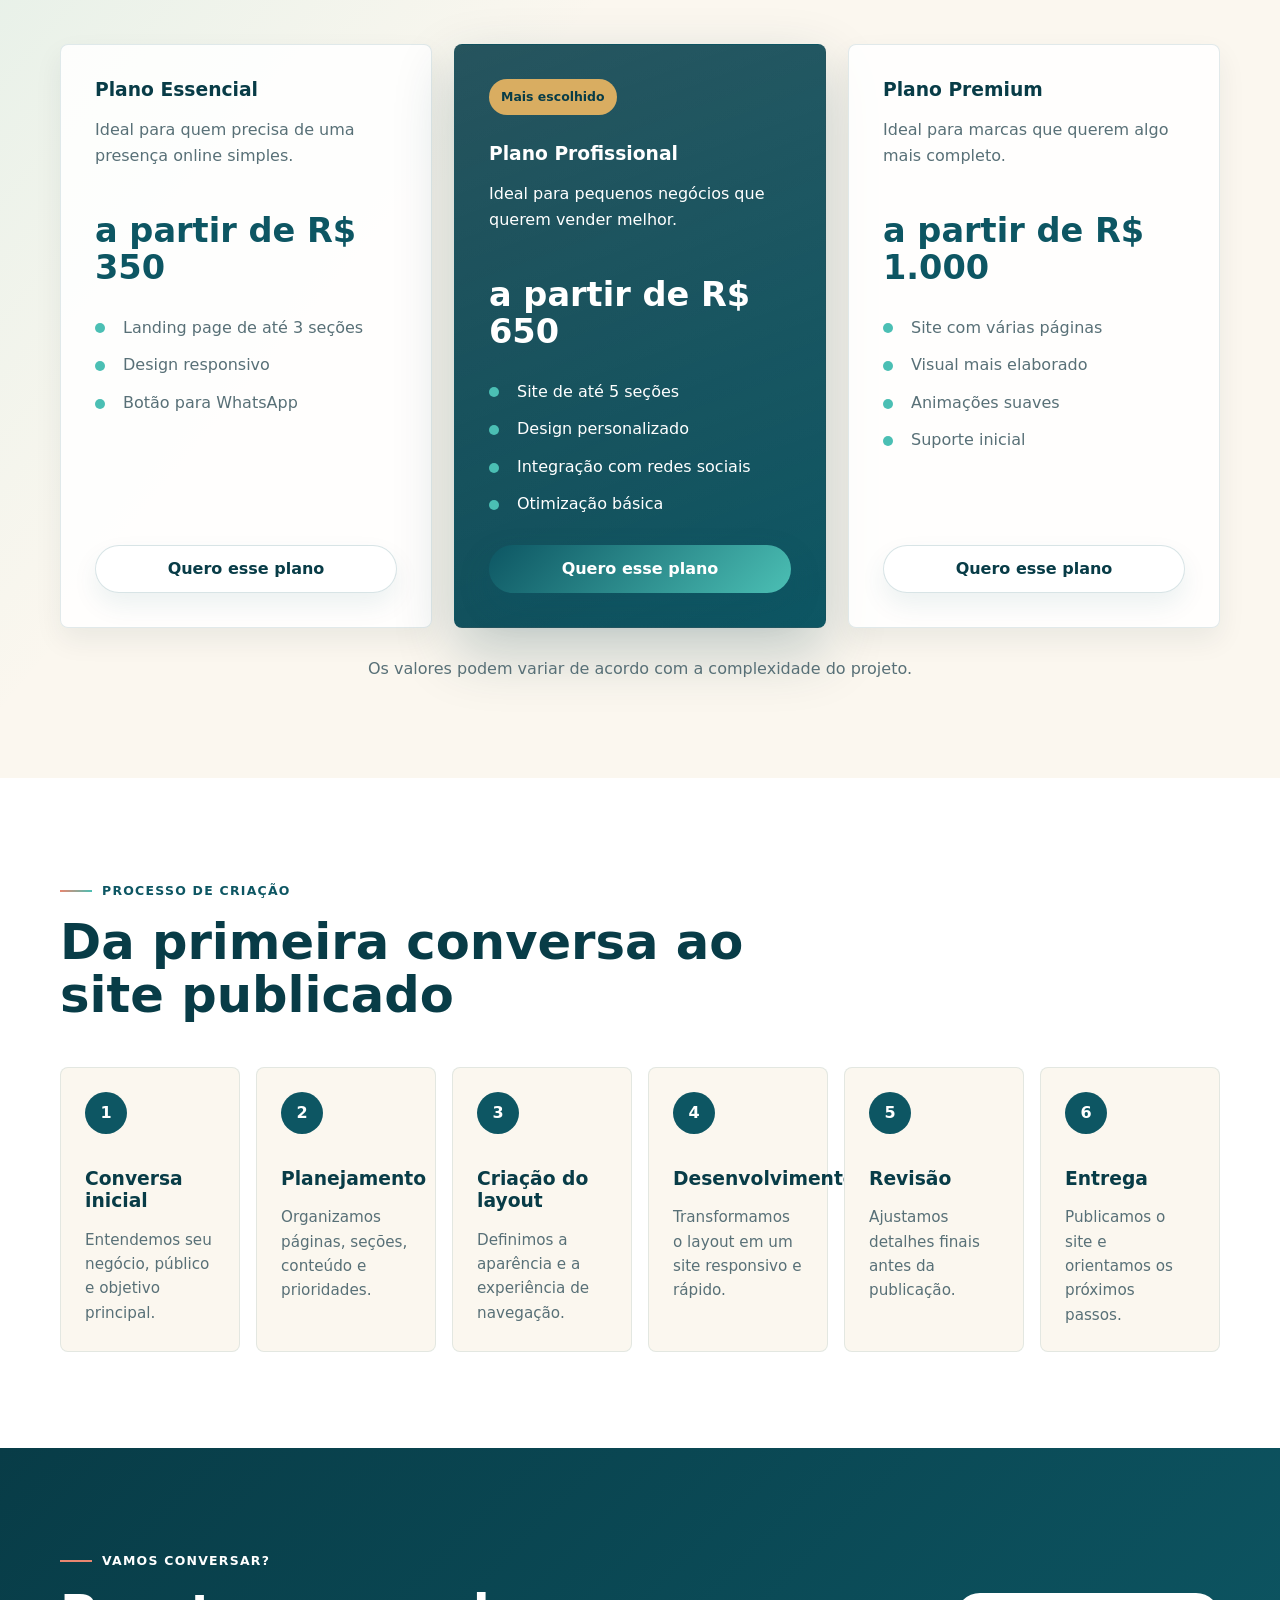
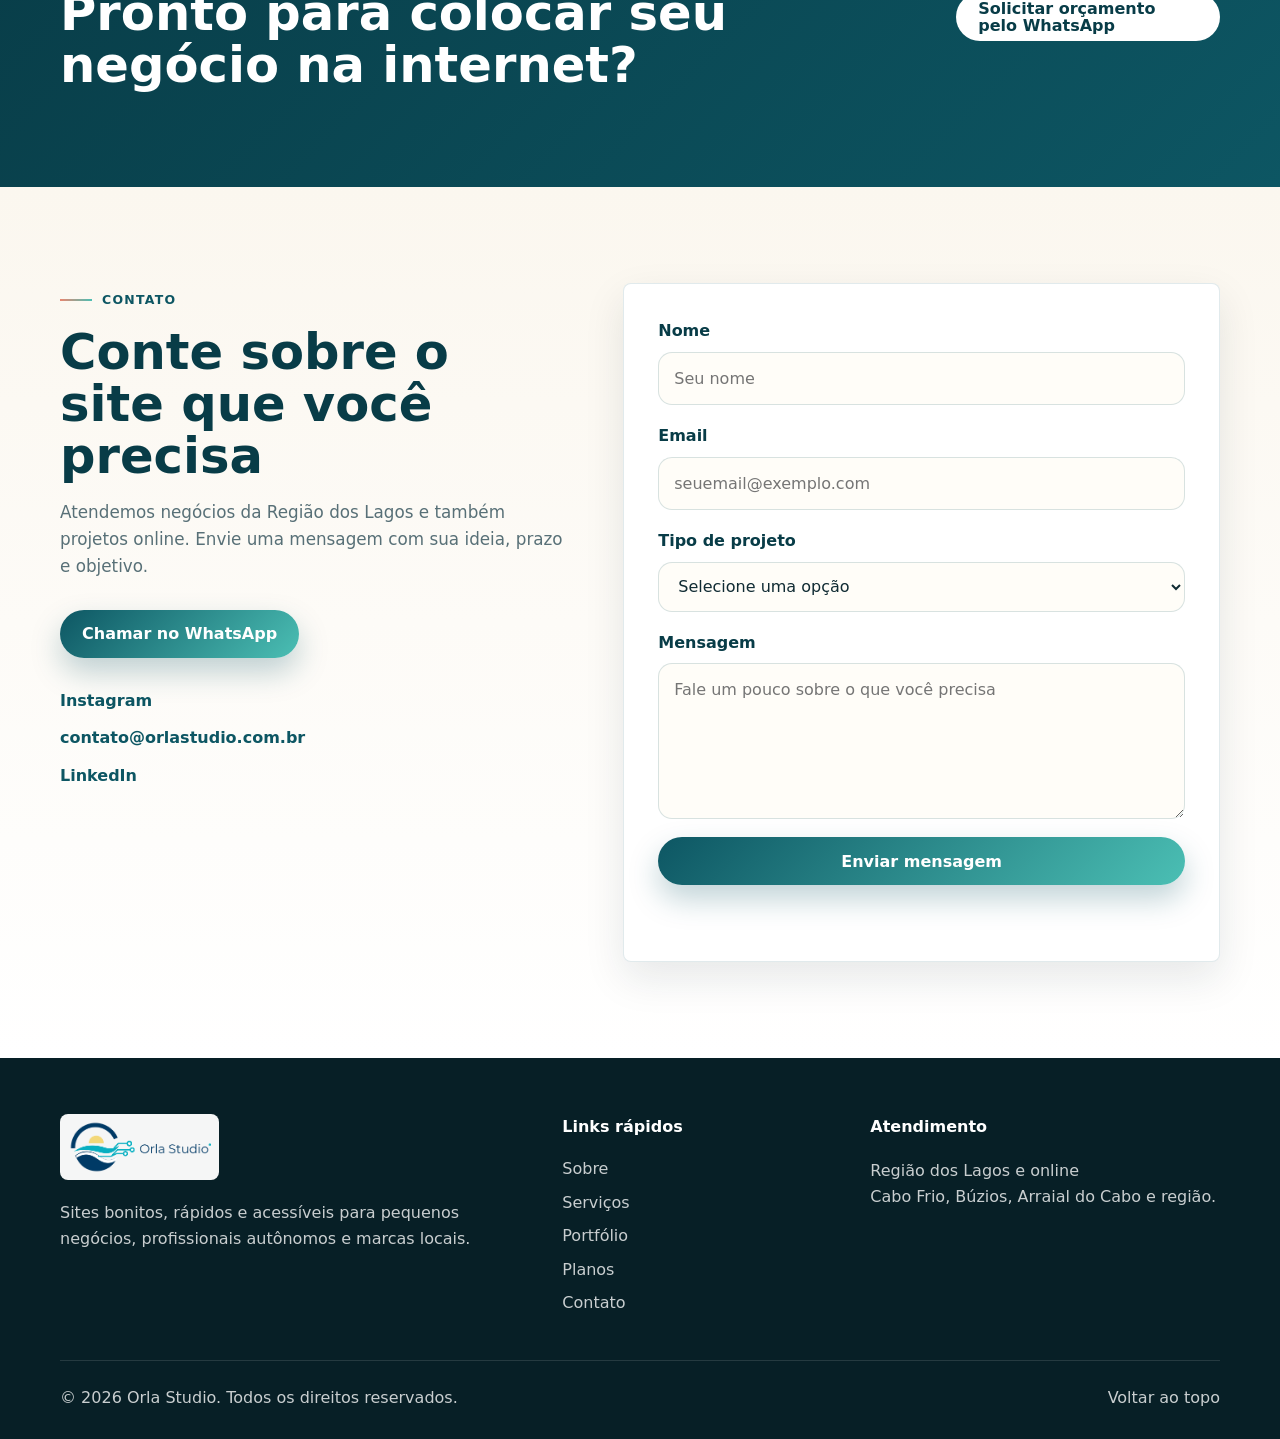
==== commit 0ee2dde8: "Portifólios Incrementados" ====
--- a/index.html
+++ b/index.html
@@ -205,61 +205,43 @@
         <div class="section-heading reveal">
           <span class="eyebrow">Portfólio</span>
           <h2>Projetos conceito para negócios que atendemos</h2>
-          <p>Alguns exemplos fictícios mostram possibilidades de layout, posicionamento e comunicação para diferentes segmentos.</p>
+          <p>Alguns exemplos e páginas desenvolvidas mostram possibilidades de layout, posicionamento e comunicação para diferentes segmentos.</p>
         </div>
 
         <div class="portfolio-grid">
           <article class="project-card reveal">
-            <div class="project-preview restaurant" aria-hidden="true">
-              <span class="preview-badge"></span>
-              <span class="preview-title"></span>
-              <span class="preview-bar"></span>
+            <div class="project-preview project-photo">
+              <img src="https://images.unsplash.com/photo-1599351431202-1e0f0137899a?auto=format&fit=crop&w=900&q=80" alt="Barbeiro fazendo acabamento no corte masculino">
             </div>
             <div class="project-content">
-              <span class="project-category">Restaurante local</span>
+              <span class="project-category">Barbearia</span>
+              <h3>Barbearia Corte & Estilo</h3>
+              <a href="SiteBarbearia/index.html" class="text-link" target="_blank" rel="noopener">Ver projeto</a>
+            </div>
+          </article>
+
+          <article class="project-card reveal">
+            <div class="project-preview project-photo">
+              <img src="https://images.unsplash.com/photo-1559339352-11d035aa65de?auto=format&fit=crop&w=900&q=80" alt="Mesa elegante de restaurante com pratos e taças">
+            </div>
+            <div class="project-content">
+              <span class="project-category">Restaurante</span>
               <h3>Maré Fina Bistrô</h3>
-              <a href="#contato" class="text-link">Ver projeto</a>
+              <a href="SiteRestaurante/index.html" class="text-link" target="_blank" rel="noopener">Ver projeto</a>
             </div>
           </article>
 
           <article class="project-card reveal">
-            <div class="project-preview consultant" aria-hidden="true">
-              <span class="preview-badge"></span>
-              <span class="preview-title"></span>
-              <span class="preview-bar"></span>
+            <div class="project-preview project-photo">
+              <img src="https://images.unsplash.com/photo-1507525428034-b723cf961d3e?auto=format&fit=crop&w=900&q=80" alt="Praia de areia clara e mar azul em Cabo Frio">
             </div>
             <div class="project-content">
-              <span class="project-category">Profissional autônomo</span>
-              <h3>Clínica Movimento</h3>
-              <a href="#contato" class="text-link">Ver projeto</a>
-            </div>
-          </article>
-
-          <article class="project-card reveal">
-            <div class="project-preview photo" aria-hidden="true">
-              <span class="preview-badge"></span>
-              <span class="preview-title"></span>
-              <span class="preview-bar"></span>
-            </div>
-            <div class="project-content">
-              <span class="project-category">Portfólio criativo</span>
-              <h3>Lia Costa Fotografia</h3>
-              <a href="#contato" class="text-link">Ver projeto</a>
-            </div>
-          </article>
-
-          <article class="project-card reveal">
-            <div class="project-preview business" aria-hidden="true">
-              <span class="preview-badge"></span>
-              <span class="preview-title"></span>
-              <span class="preview-bar"></span>
-            </div>
-            <div class="project-content">
-              <span class="project-category">Pequeno negócio</span>
-              <h3>Atlântico Serviços</h3>
-              <a href="#contato" class="text-link">Ver projeto</a>
-            </div>
-          </article>
+              <span class="project-category">Pousada</span>
+              <h3>Pousada Brisa do Forte</h3>
+              <a href="PousadaBrisaDoForte/index.html" class="text-link" target="_blank" rel="noopener">Ver projeto</a>
+            </div>
+          </article>
+
         </div>
       </div>
     </section>
--- a/css/style.css
+++ b/css/style.css
@@ -701,7 +701,7 @@
 
 .portfolio-grid {
   display: grid;
-  grid-template-columns: repeat(4, minmax(0, 1fr));
+  grid-template-columns: repeat(3, minmax(0, 1fr));
   gap: 20px;
   margin-top: 46px;
 }
@@ -762,6 +762,25 @@
 
 .project-preview.business {
   background: linear-gradient(135deg, #0d5663, #f4eadc);
+}
+
+.project-preview.project-photo {
+  padding: 0;
+  height: 210px;
+  background: #102b33;
+}
+
+.project-preview.project-photo::before,
+.project-preview.project-photo::after {
+  display: none;
+}
+
+.project-preview.project-photo img {
+  display: block;
+  width: 100%;
+  min-height: 210px;
+  height: 100%;
+  object-fit: cover;
 }
 
 .preview-badge,
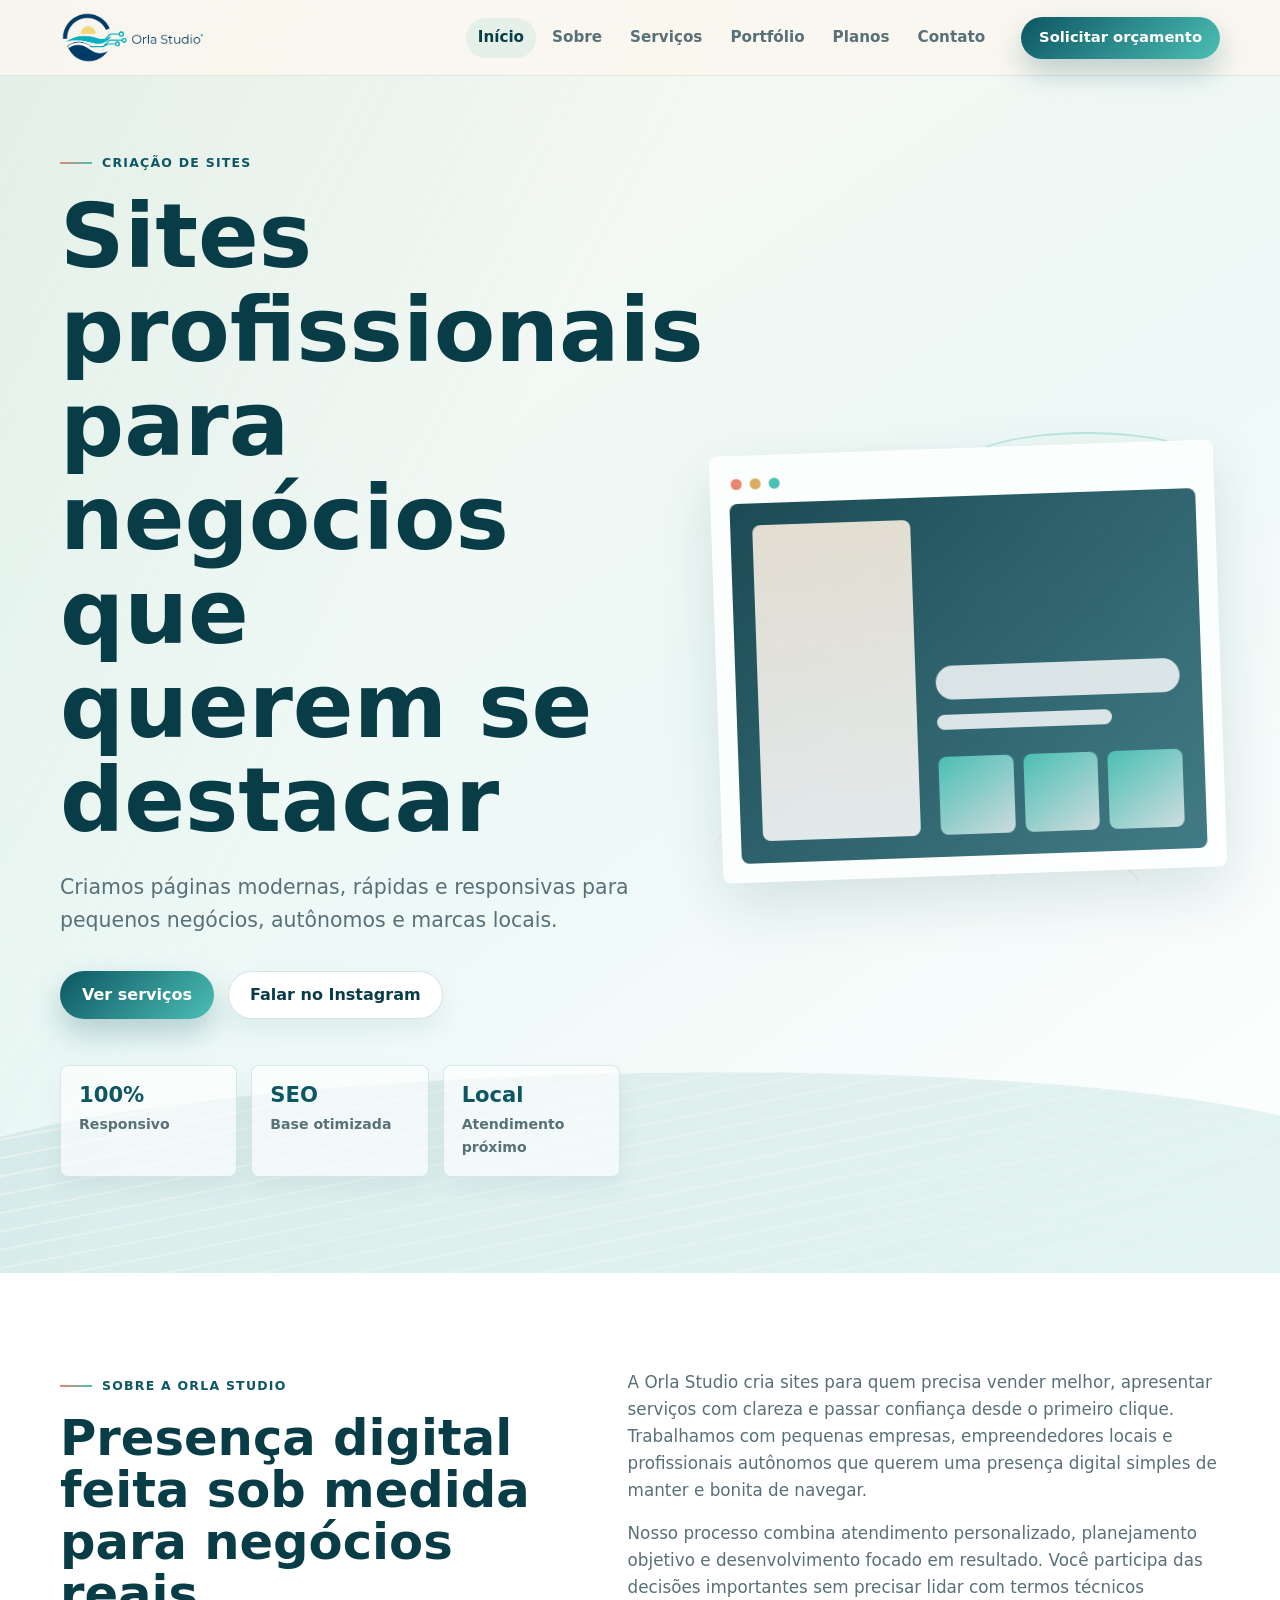
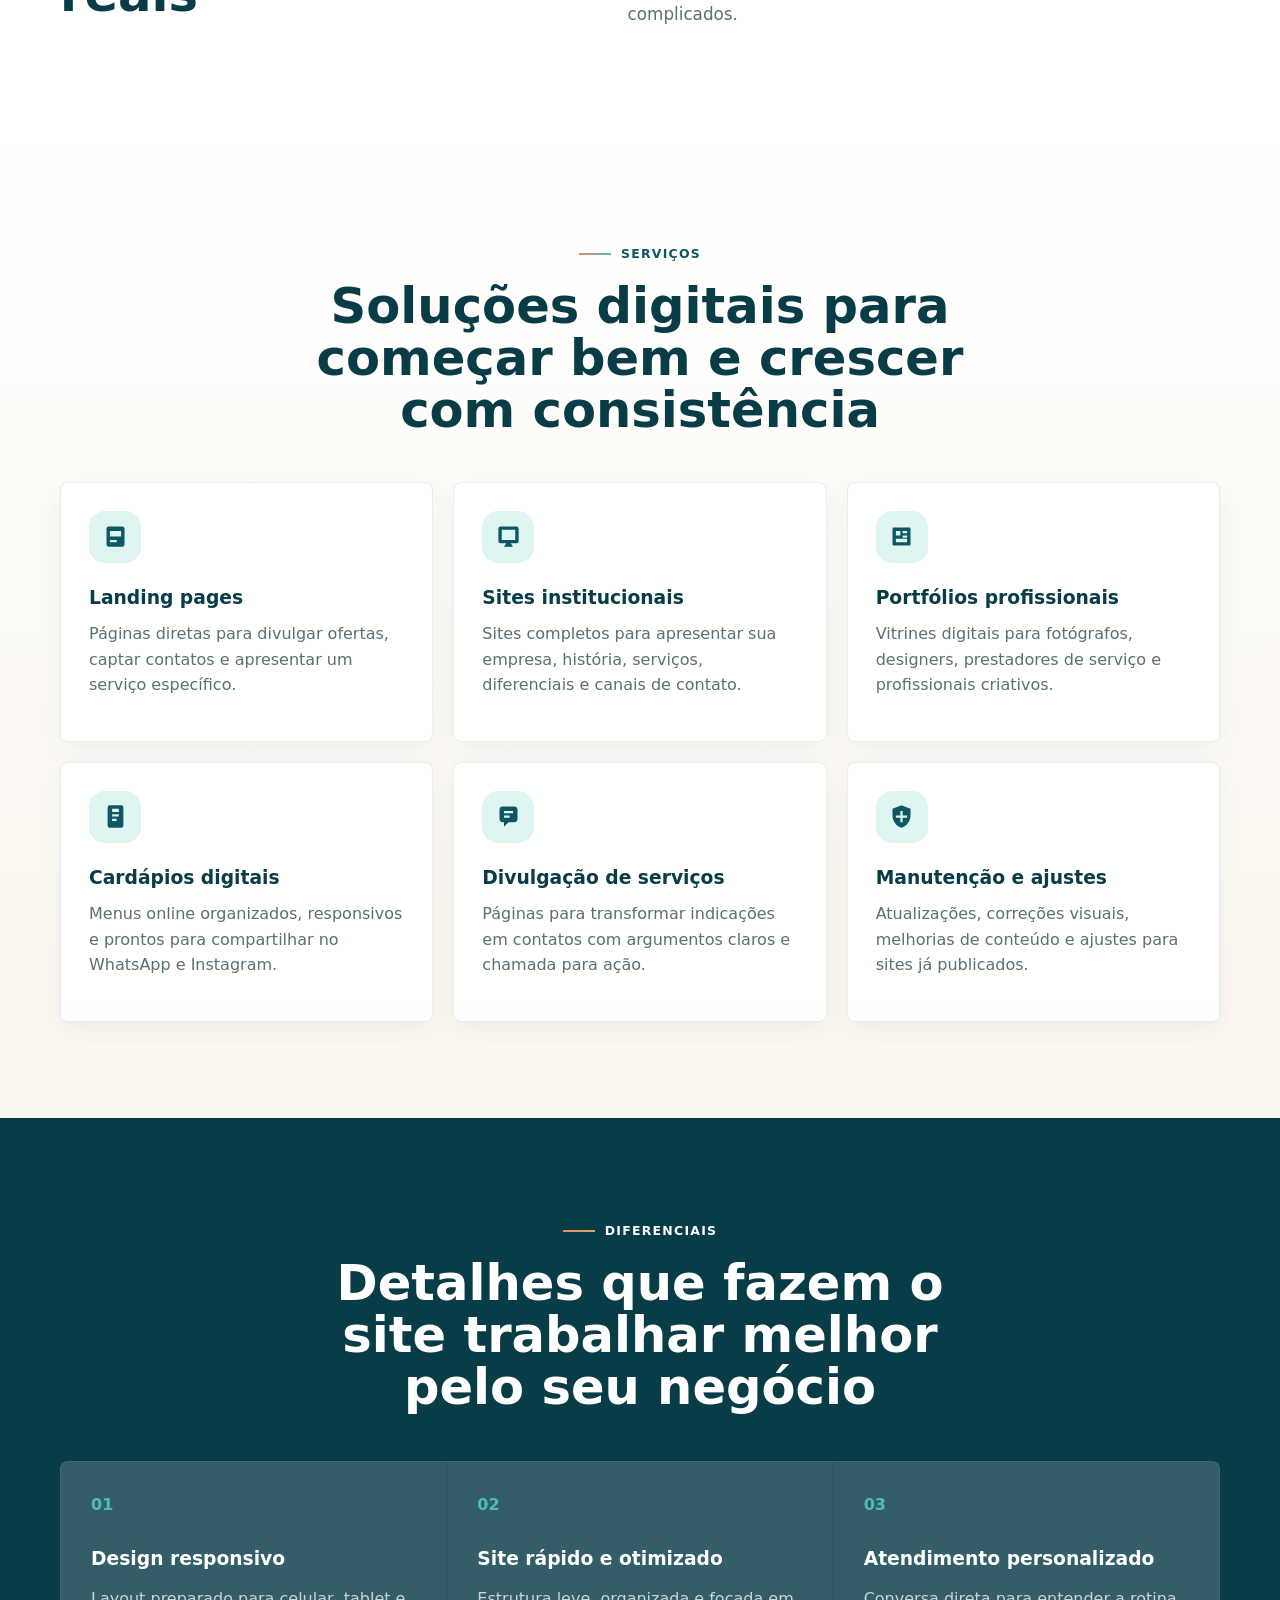
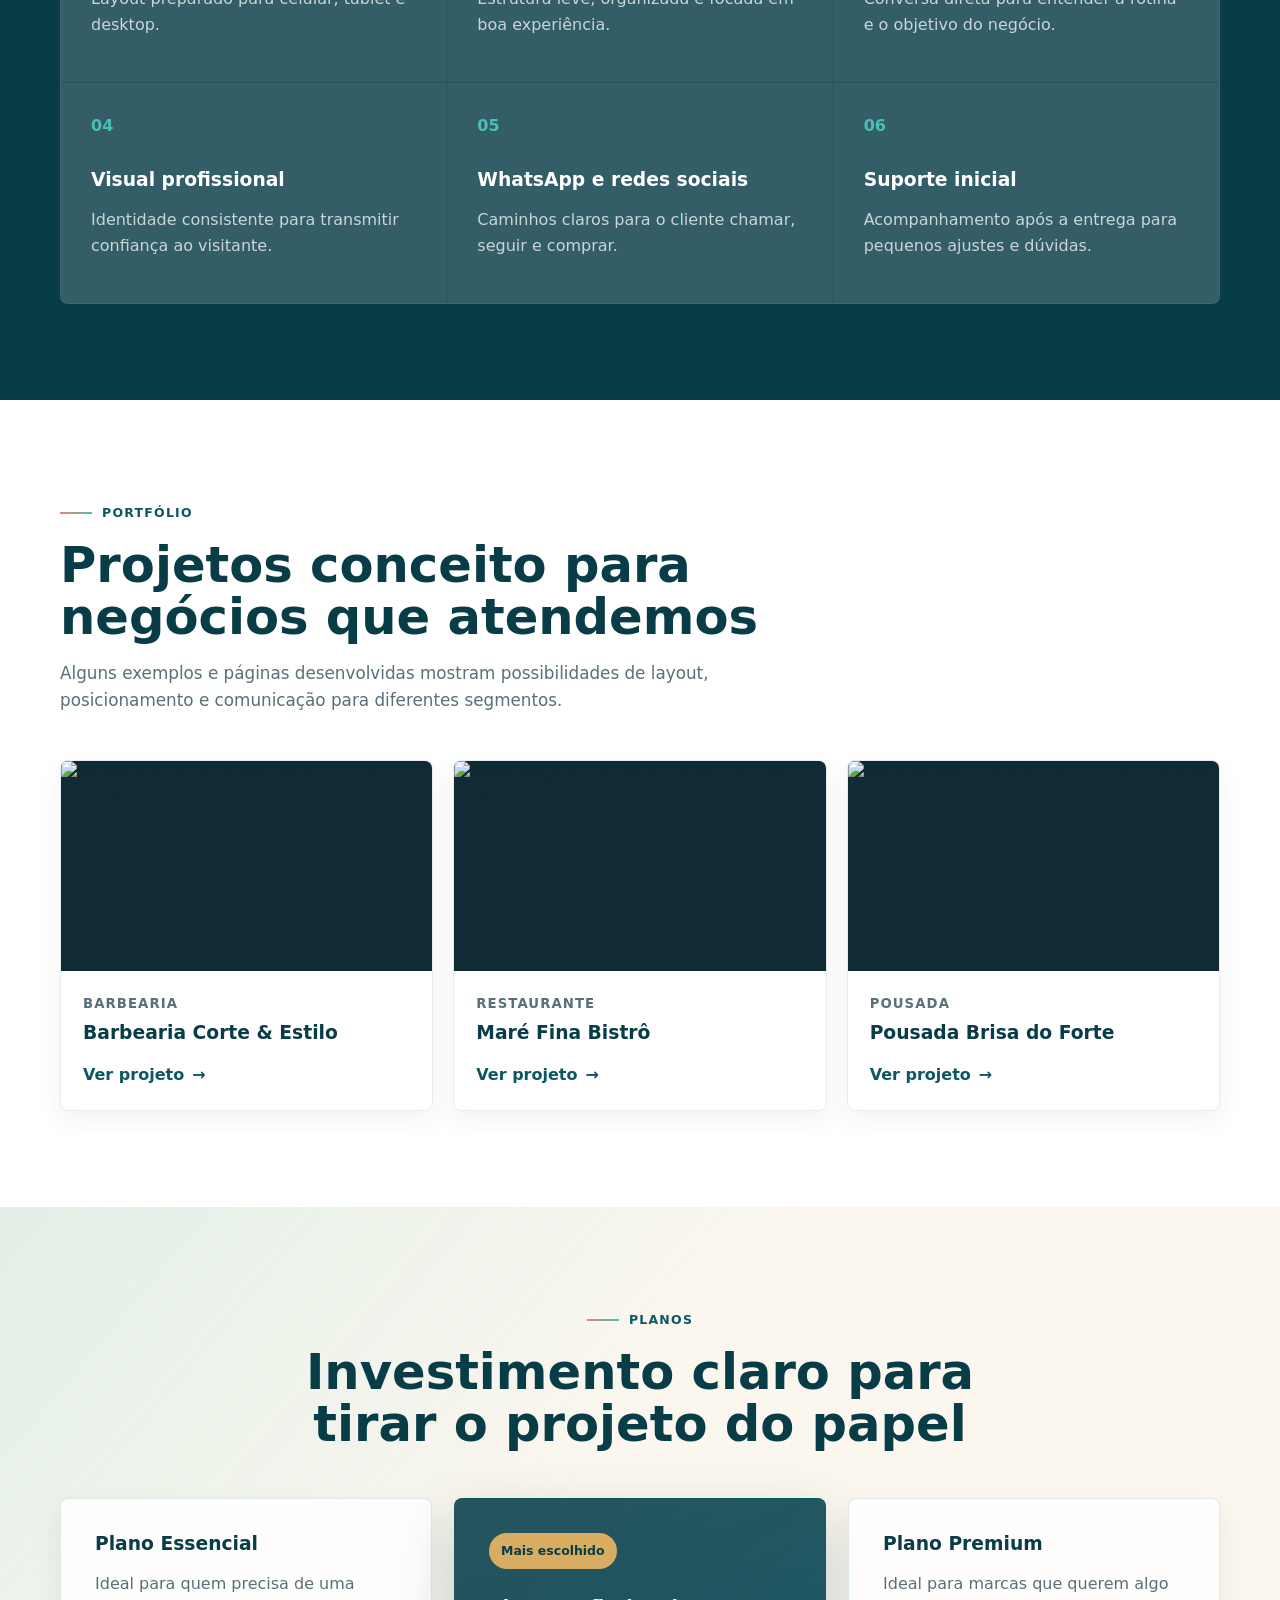
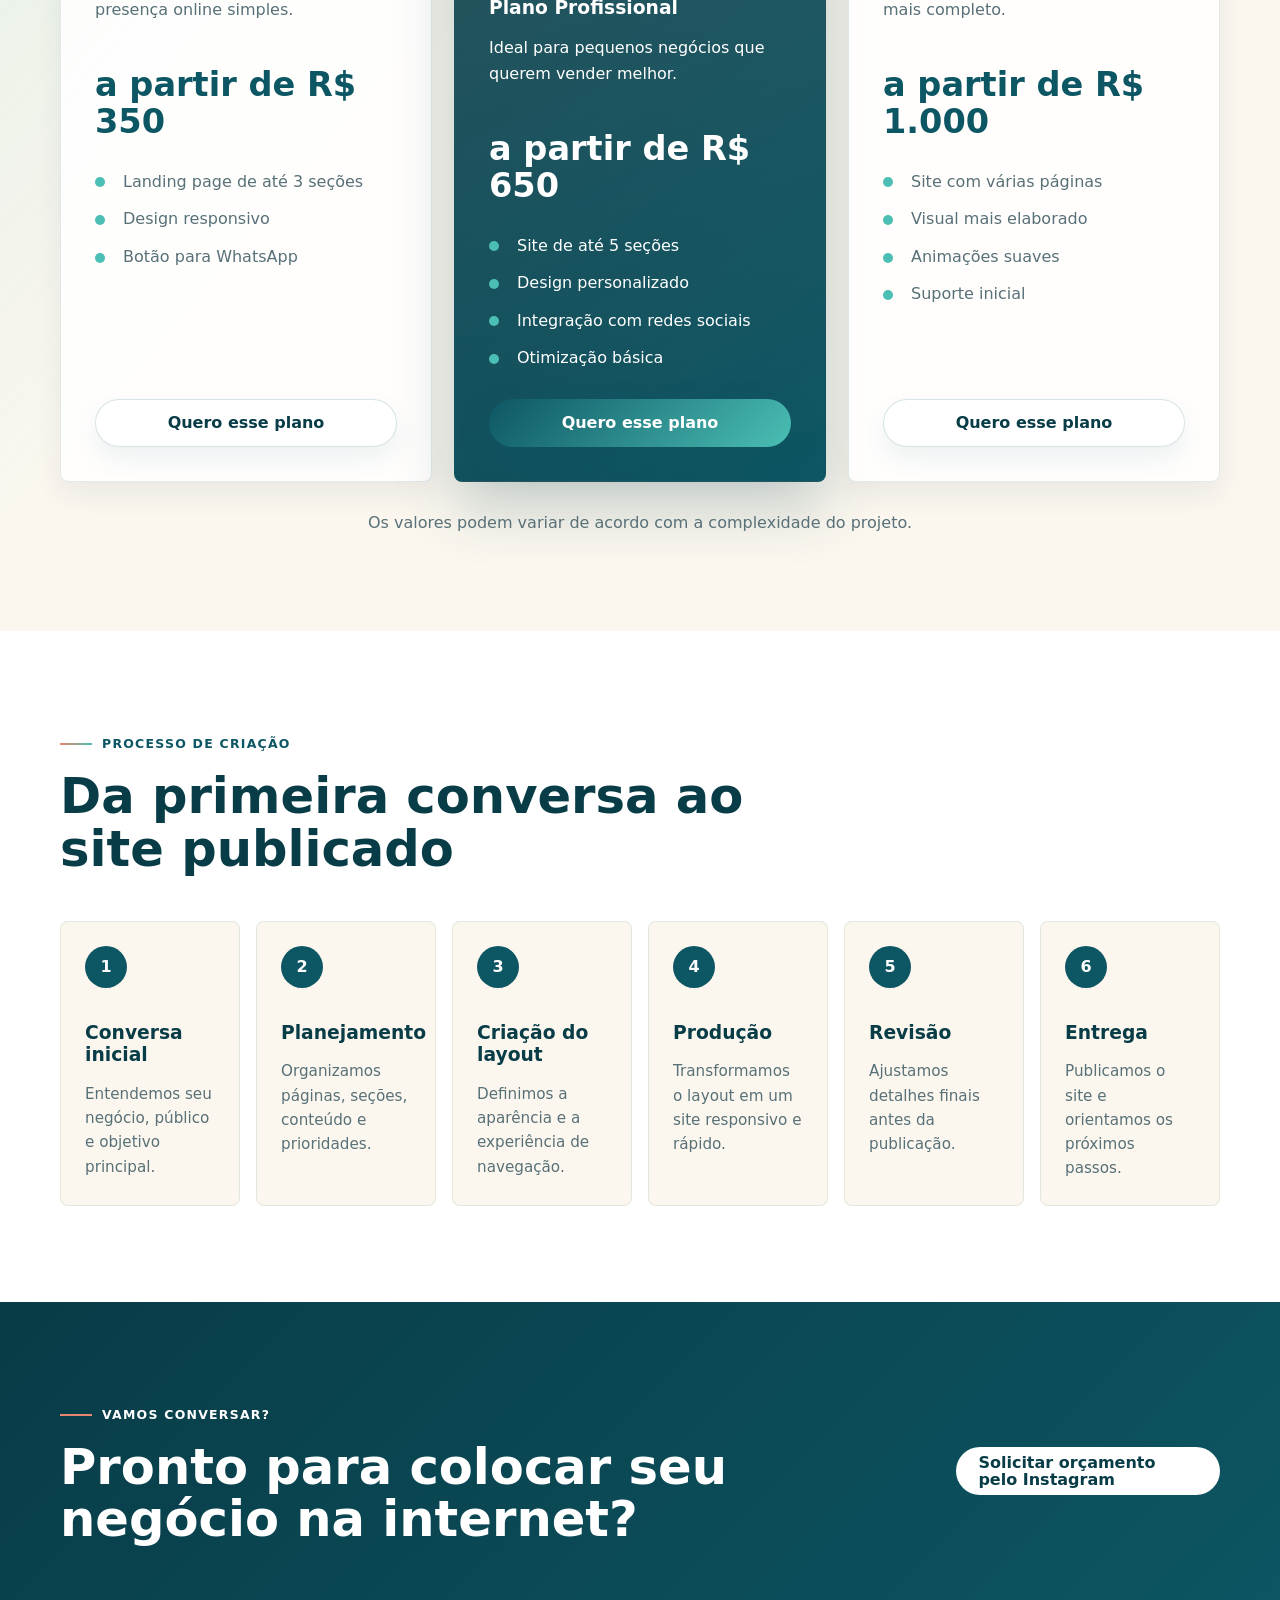
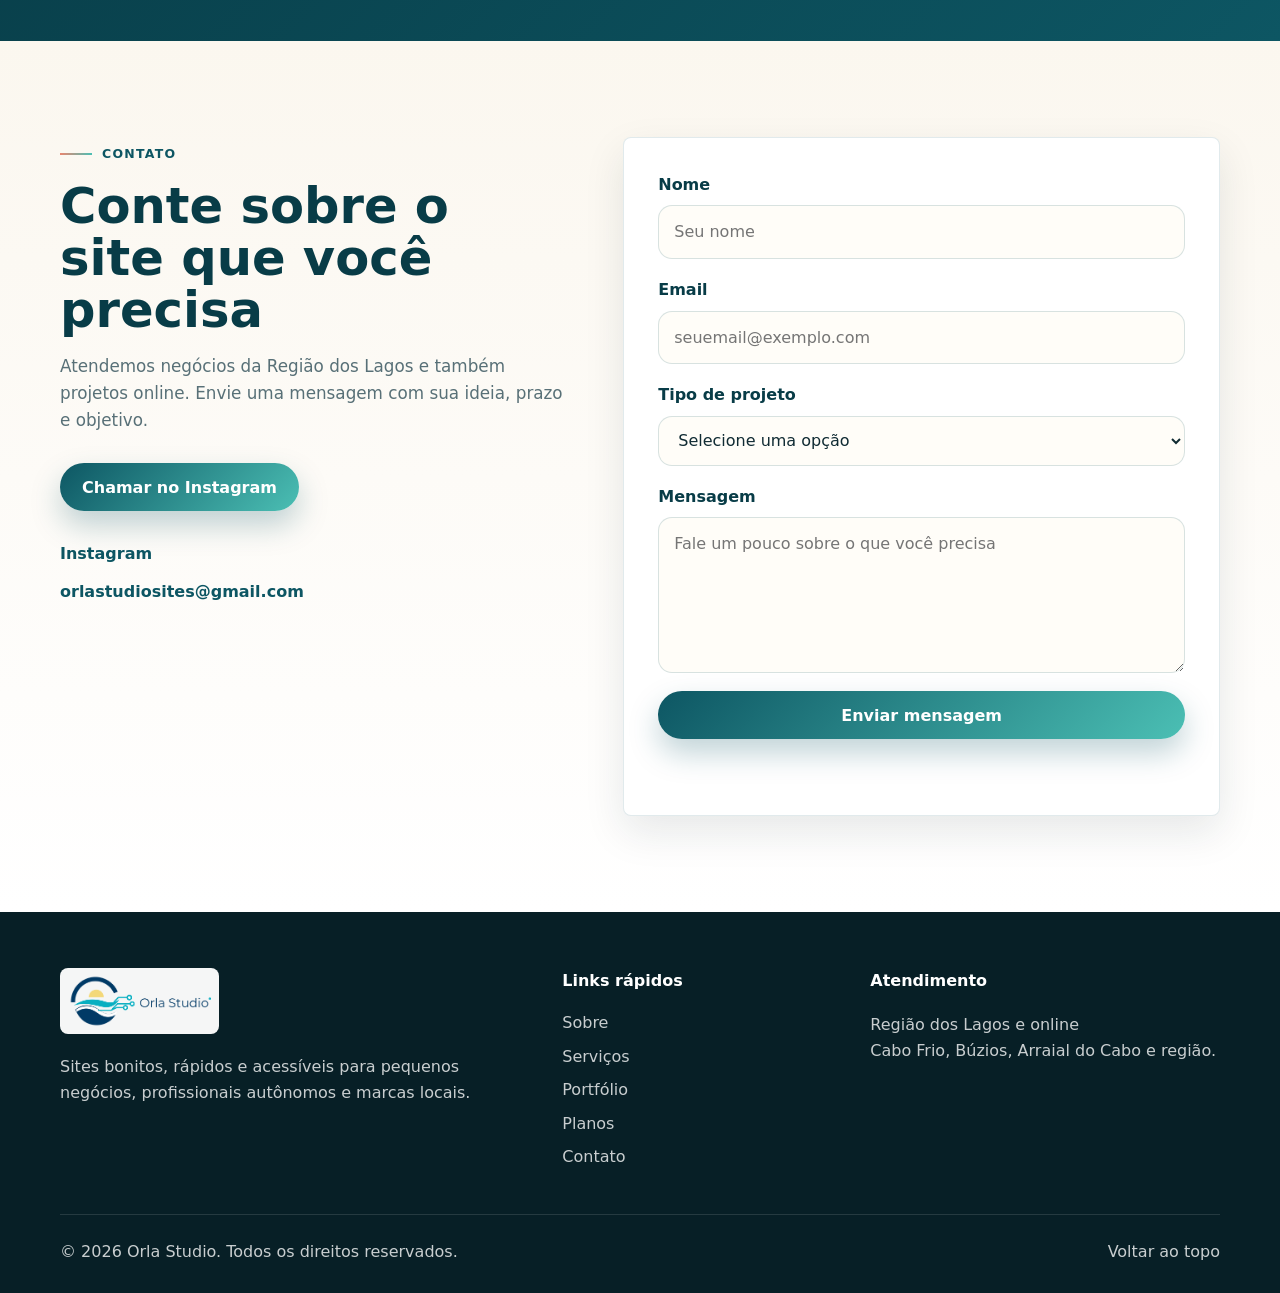
==== commit 9f63cb84: "Pequenos ajustes" ====
--- a/index.html
+++ b/index.html
@@ -3,7 +3,7 @@
 <head>
   <meta charset="UTF-8">
   <meta name="viewport" content="width=device-width, initial-scale=1.0">
-  <meta name="description" content="Orla Studio cria sites profissionais, rápidos e acessíveis para pequenos negócios, autônomos e marcas locais da Região dos Lagos.">
+  <meta name="description" content="Orla Studio cria sites profissionais, rápidos e acessíveis para pequenos negócios, autônomos e marcas locais.">
   <title>Orla Studio | Sites profissionais para negócios locais</title>
   <link rel="stylesheet" href="css/style.css">
 </head>
@@ -29,7 +29,7 @@
           <li><a href="#planos">Planos</a></li>
           <li><a href="#contato">Contato</a></li>
         </ul>
-        <a class="btn btn-primary btn-small" href="https://wa.me/5522999999999?text=Ol%C3%A1,%20quero%20solicitar%20um%20or%C3%A7amento%20para%20um%20site." target="_blank" rel="noopener">Solicitar orçamento</a>
+        <a class="btn btn-primary btn-small" href="https://www.instagram.com/orlastudiosites/" target="_blank" rel="noopener">Solicitar orçamento</a>
       </div>
     </nav>
   </header>
@@ -39,12 +39,12 @@
       <div class="hero-background" aria-hidden="true"></div>
       <div class="container hero-grid">
         <div class="hero-content reveal">
-          <span class="eyebrow">Criação de sites na Região dos Lagos</span>
+          <span class="eyebrow">Criação de sites</span>
           <h1>Sites profissionais para negócios que querem se destacar</h1>
           <p>Criamos páginas modernas, rápidas e responsivas para pequenos negócios, autônomos e marcas locais.</p>
           <div class="hero-actions">
             <a class="btn btn-primary" href="#servicos">Ver serviços</a>
-            <a class="btn btn-secondary" href="https://wa.me/5522999999999?text=Ol%C3%A1,%20quero%20falar%20com%20a%20Orla%20Studio%20sobre%20um%20site." target="_blank" rel="noopener">Falar no WhatsApp</a>
+            <a class="btn btn-secondary" href="https://www.instagram.com/orlastudiosites/" target="_blank" rel="noopener">Falar no Instagram</a>
           </div>
           <ul class="hero-metrics" aria-label="Diferenciais rápidos">
             <li><strong>100%</strong><span>Responsivo</span></li>
@@ -91,10 +91,6 @@
         <div class="about-copy reveal">
           <p>A Orla Studio cria sites para quem precisa vender melhor, apresentar serviços com clareza e passar confiança desde o primeiro clique. Trabalhamos com pequenas empresas, empreendedores locais e profissionais autônomos que querem uma presença digital simples de manter e bonita de navegar.</p>
           <p>Nosso processo combina atendimento personalizado, planejamento objetivo e desenvolvimento focado em resultado. Você participa das decisões importantes sem precisar lidar com termos técnicos complicados.</p>
-          <div class="about-highlight">
-            <strong>Atuação local e online</strong>
-            <span>Projetos para Cabo Frio, Arraial do Cabo, Búzios, São Pedro da Aldeia e toda a Região dos Lagos.</span>
-          </div>
         </div>
       </div>
     </section>
@@ -328,7 +324,7 @@
           </li>
           <li class="reveal">
             <span>4</span>
-            <h3>Desenvolvimento</h3>
+            <h3>Produção</h3>
             <p>Transformamos o layout em um site responsivo e rápido.</p>
           </li>
           <li class="reveal">
@@ -351,7 +347,7 @@
           <span class="eyebrow">Vamos conversar?</span>
           <h2>Pronto para colocar seu negócio na internet?</h2>
         </div>
-        <a class="btn btn-light" href="https://wa.me/5522999999999?text=Ol%C3%A1,%20quero%20solicitar%20um%20or%C3%A7amento%20para%20um%20site." target="_blank" rel="noopener">Solicitar orçamento pelo WhatsApp</a>
+        <a class="btn btn-light" href="https://www.instagram.com/orlastudiosites/" target="_blank" rel="noopener">Solicitar orçamento pelo Instagram</a>
       </div>
     </section>
 
@@ -363,13 +359,12 @@
           <p>Atendemos negócios da Região dos Lagos e também projetos online. Envie uma mensagem com sua ideia, prazo e objetivo.</p>
 
           <div class="contact-actions">
-            <a class="btn btn-primary" href="https://wa.me/5522999999999?text=Ol%C3%A1,%20quero%20solicitar%20um%20or%C3%A7amento%20para%20um%20site." target="_blank" rel="noopener">Chamar no WhatsApp</a>
+            <a class="btn btn-primary" href="https://www.instagram.com/orlastudiosites/" target="_blank" rel="noopener">Chamar no Instagram</a>
           </div>
 
           <ul class="social-list" aria-label="Canais de contato">
             <li><a href="https://instagram.com/orlastudio" target="_blank" rel="noopener">Instagram</a></li>
-            <li><a href="mailto:contato@orlastudio.com.br">contato@orlastudio.com.br</a></li>
-            <li><a href="https://www.linkedin.com" target="_blank" rel="noopener">LinkedIn</a></li>
+            <li><a href="mailto:orlastudiosites@gmail.com">orlastudiosites@gmail.com</a></li>
           </ul>
         </div>
 
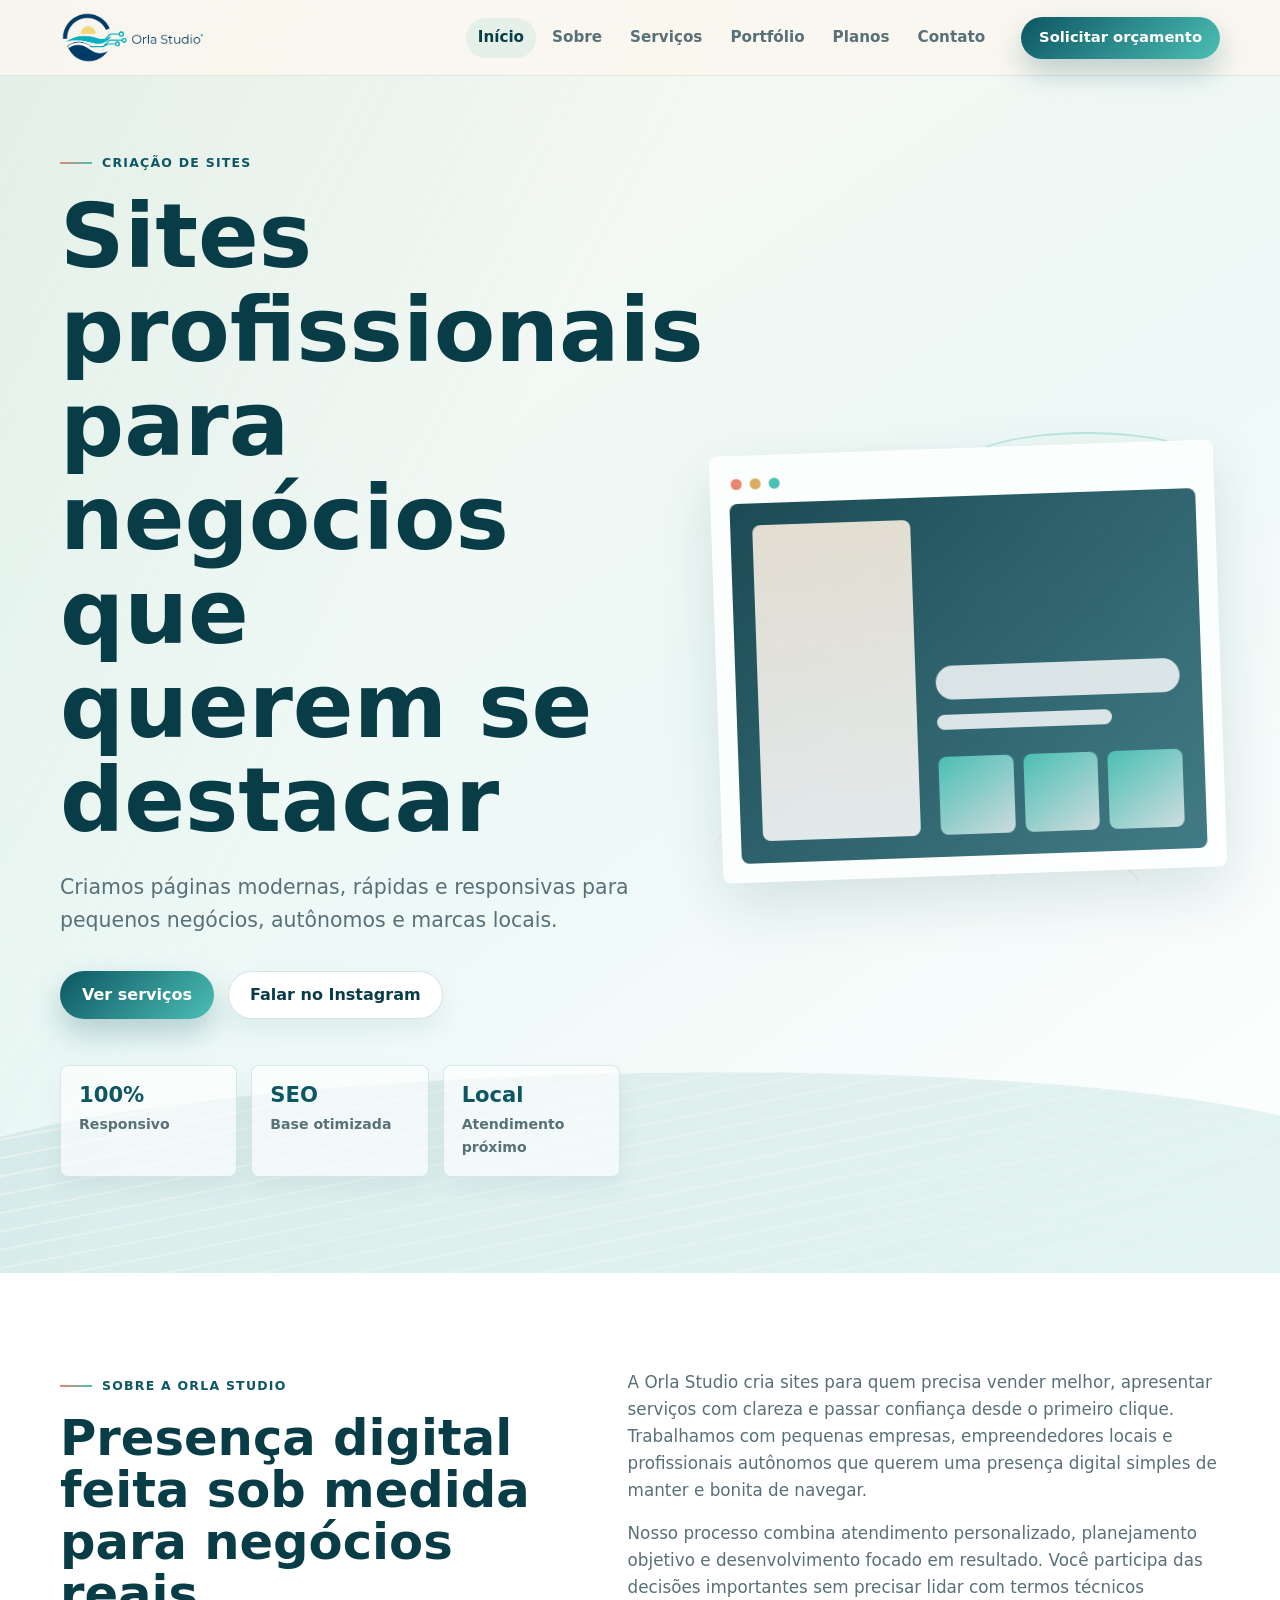
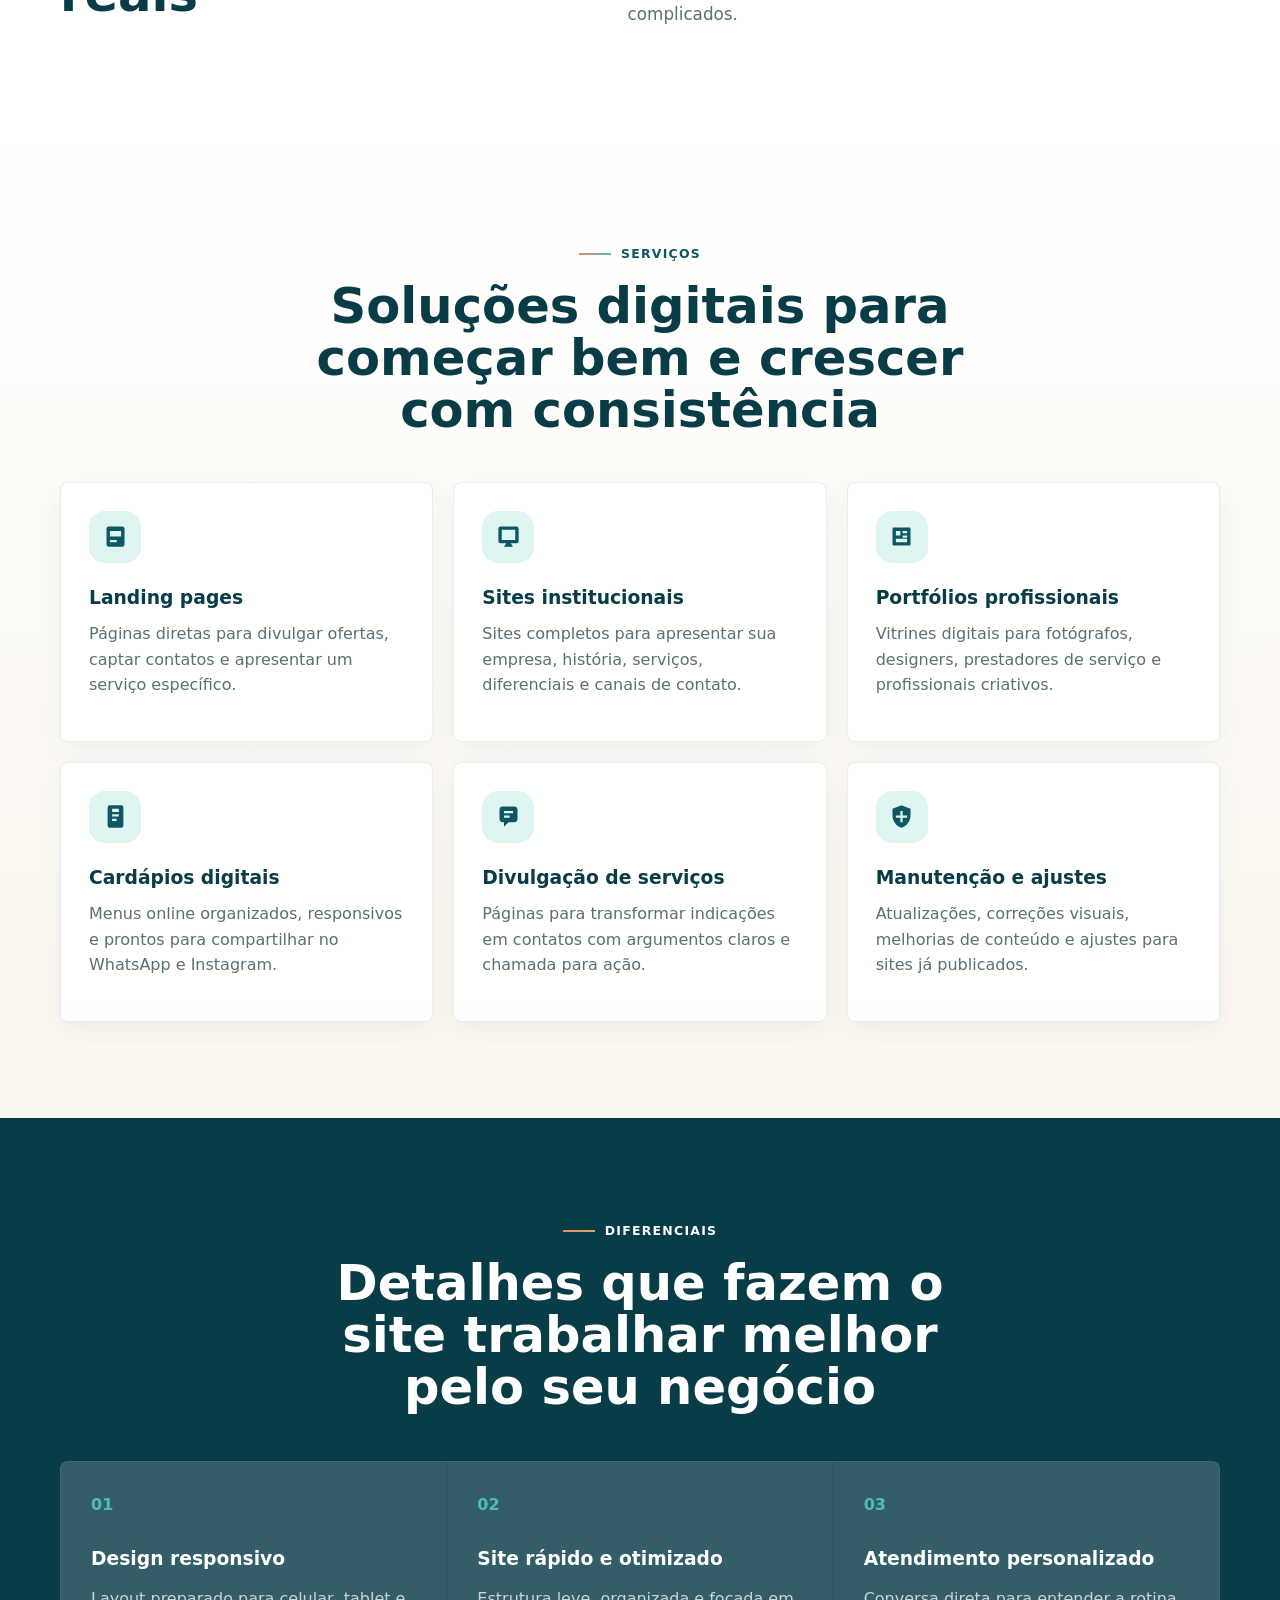
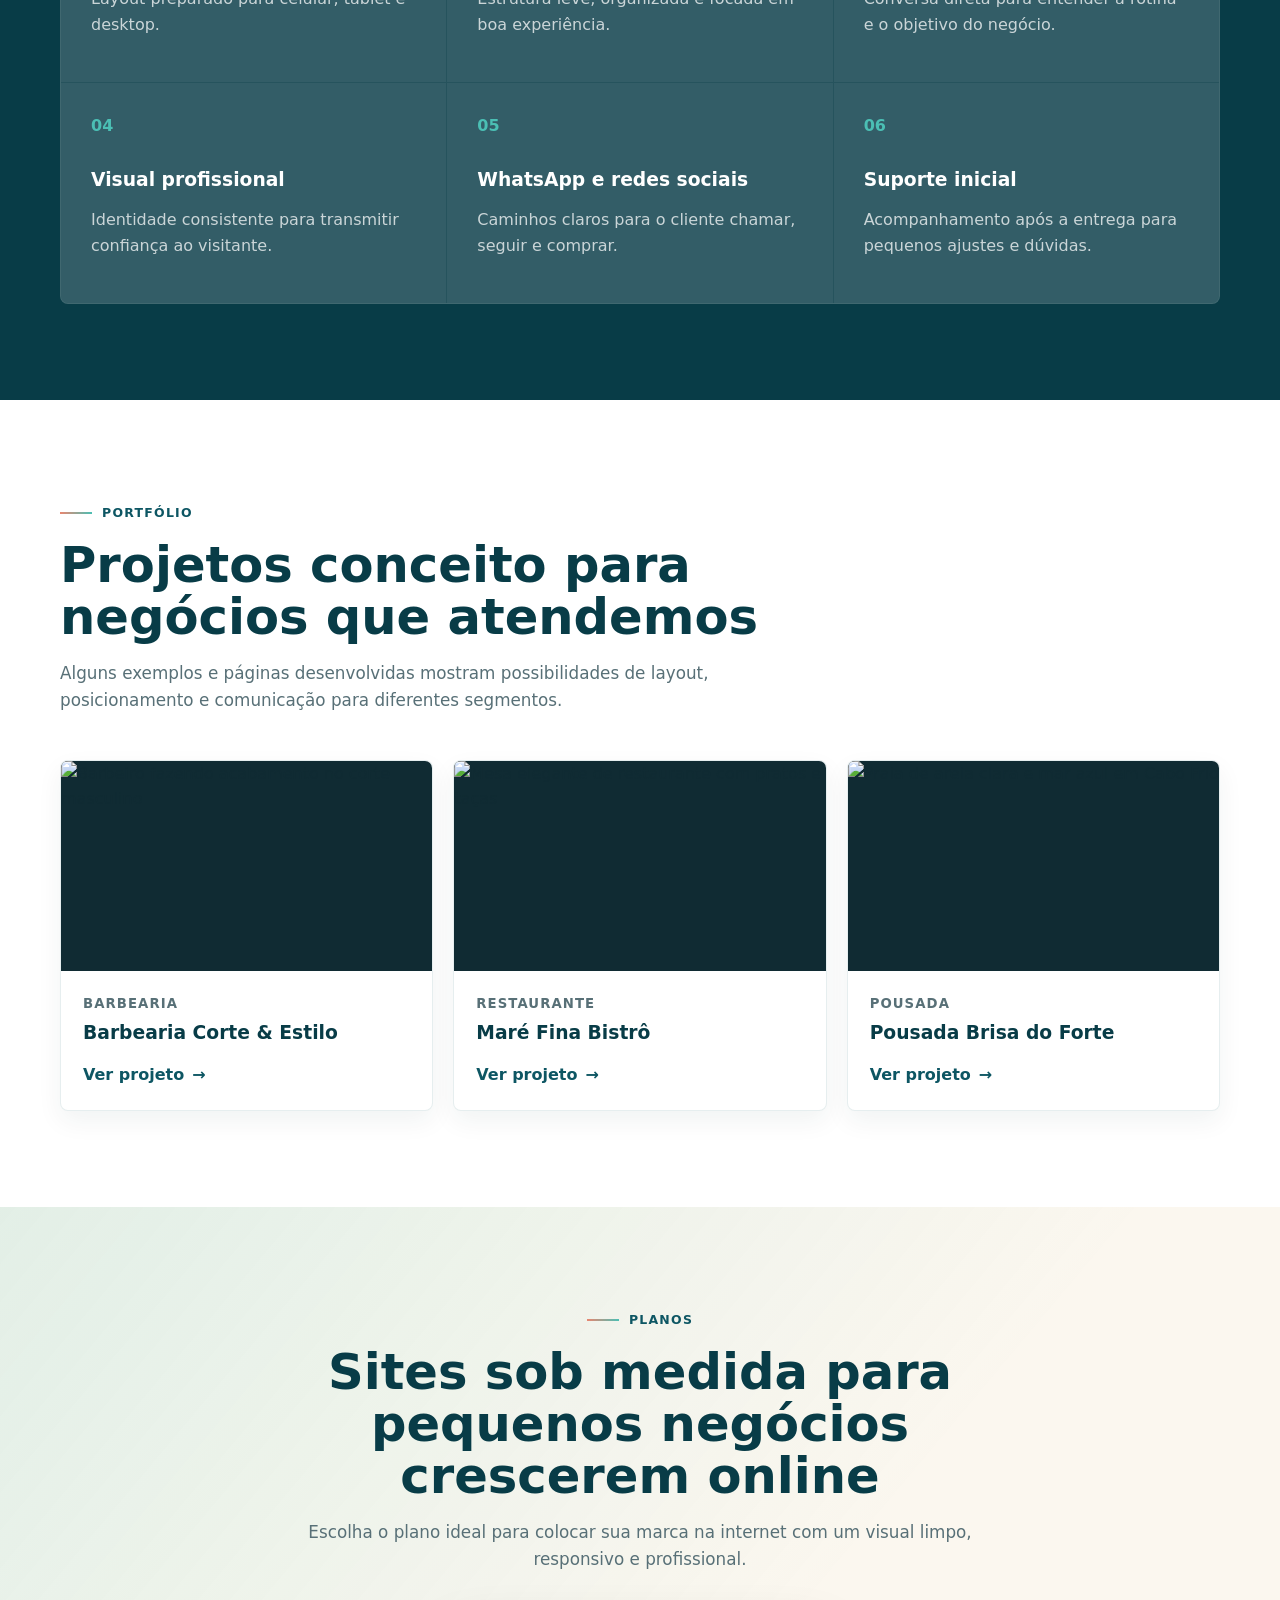
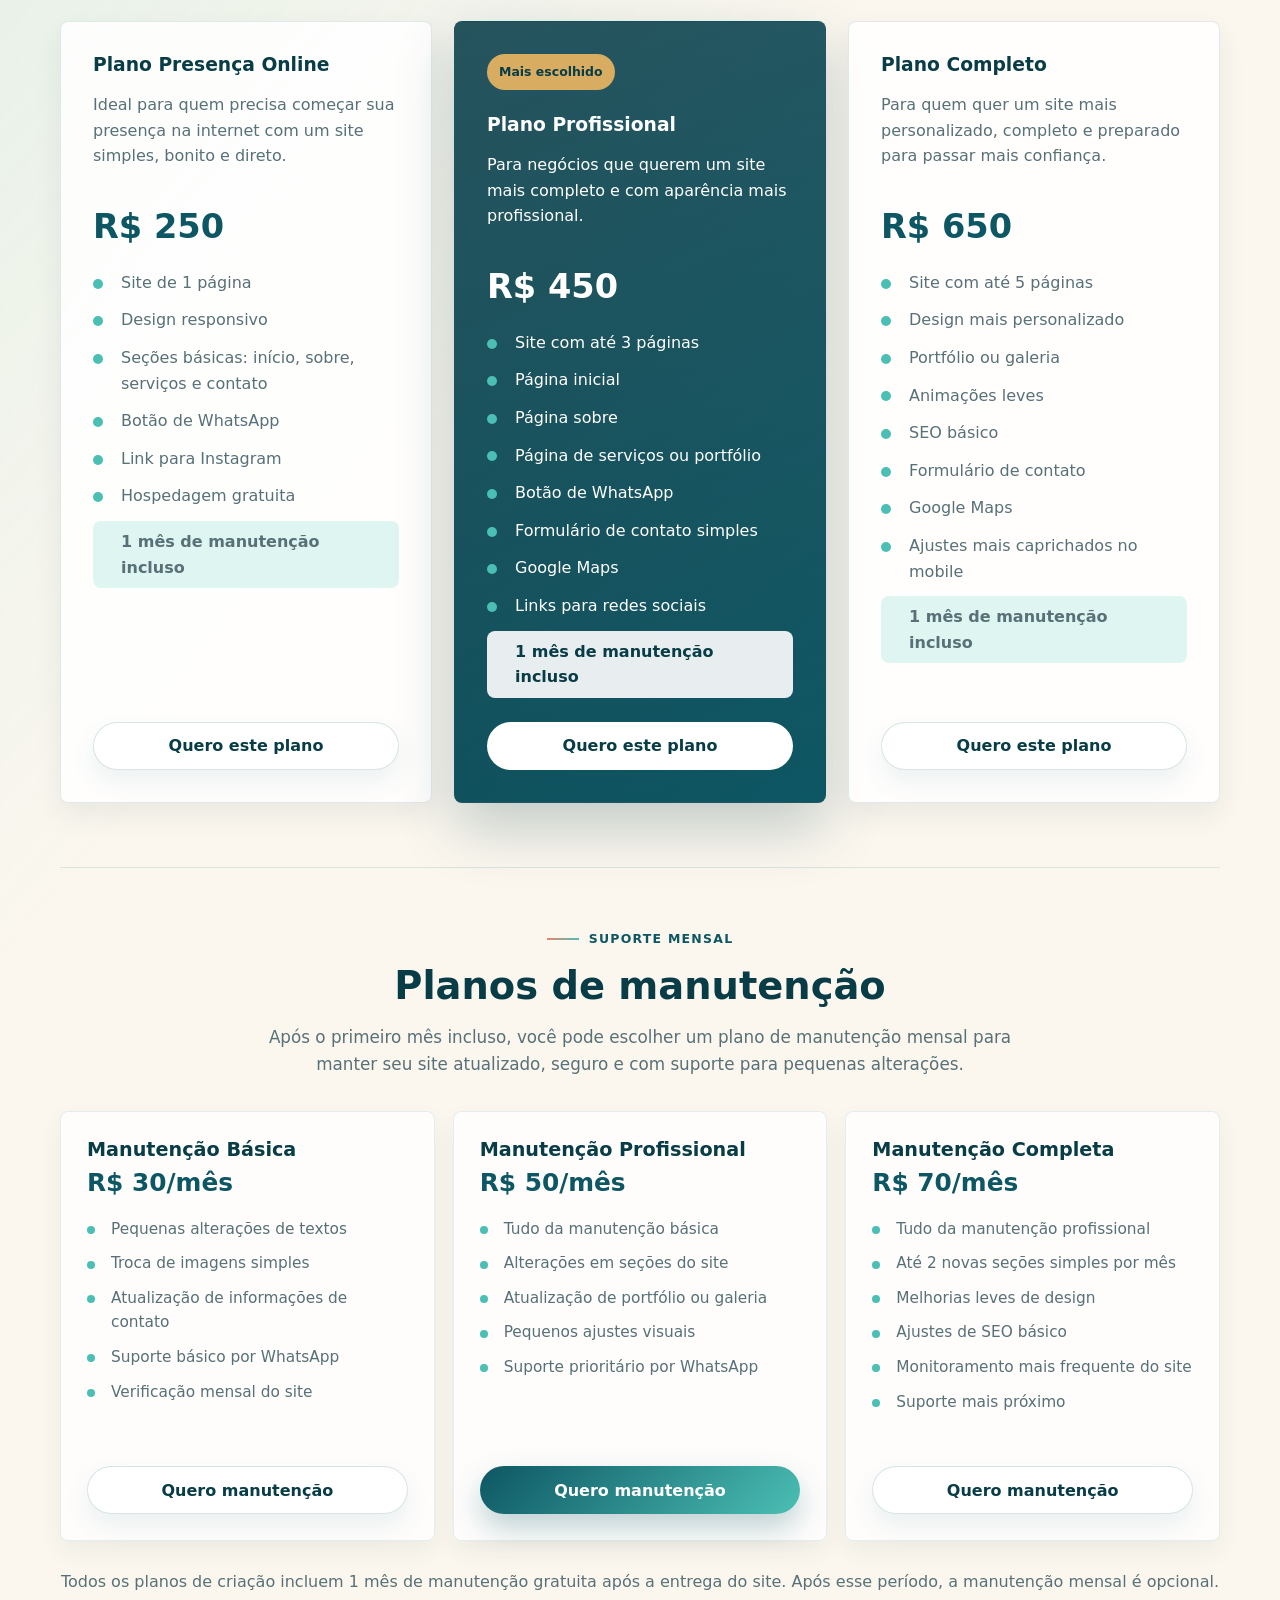
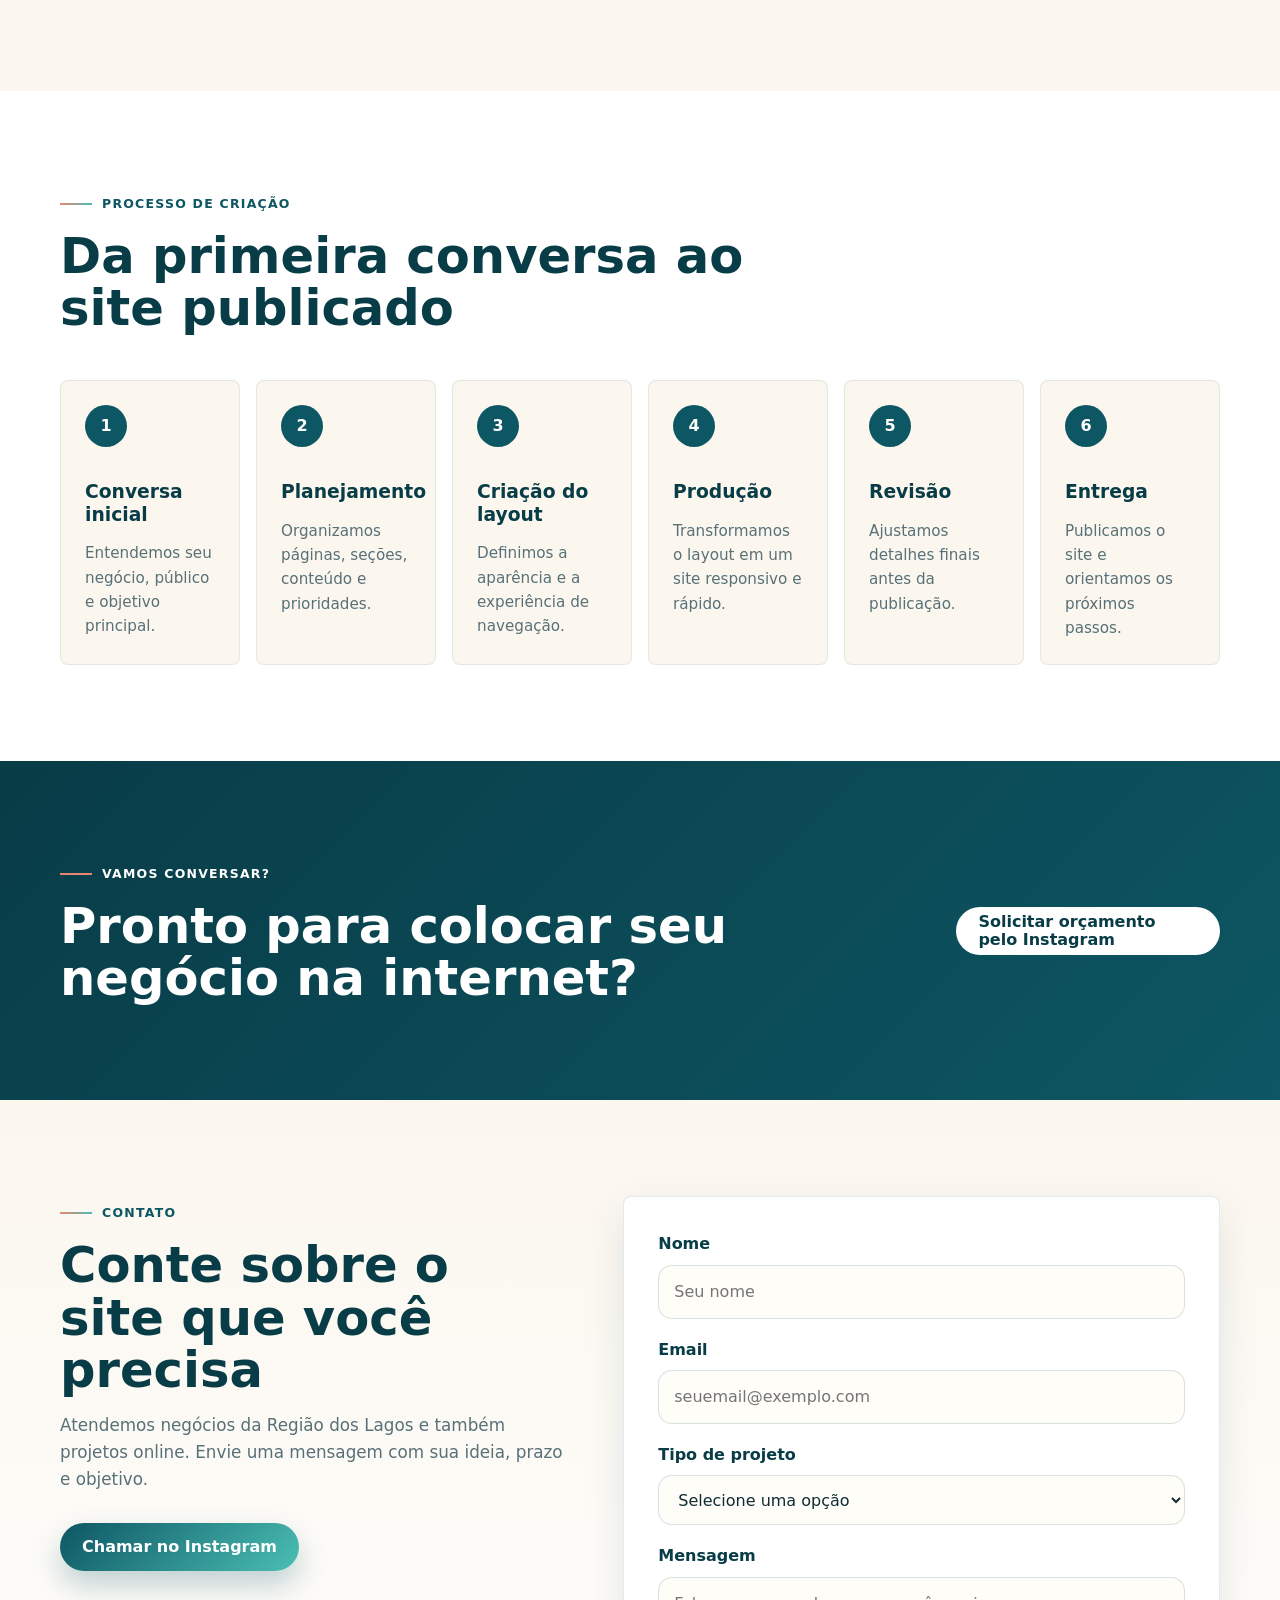
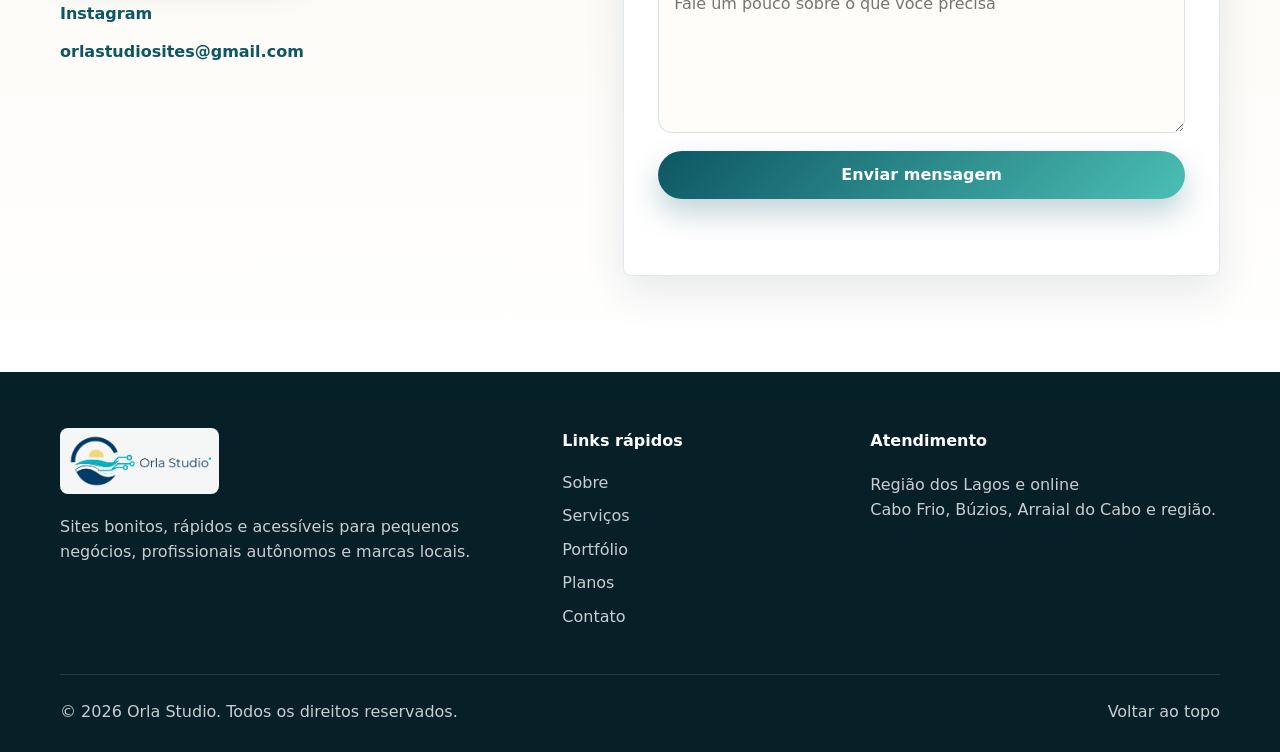
==== commit 95333e3c: "Atualização preços" ====
--- a/index.html
+++ b/index.html
@@ -29,7 +29,7 @@
           <li><a href="#planos">Planos</a></li>
           <li><a href="#contato">Contato</a></li>
         </ul>
-        <a class="btn btn-primary btn-small" href="https://www.instagram.com/orlastudiosites/" target="_blank" rel="noopener">Solicitar orçamento</a>
+        <a class="btn btn-primary btn-small" href="https://ig.me/m/orlastudiosites" target="_blank" rel="noopener">Solicitar orçamento</a>
       </div>
     </nav>
   </header>
@@ -44,7 +44,7 @@
           <p>Criamos páginas modernas, rápidas e responsivas para pequenos negócios, autônomos e marcas locais.</p>
           <div class="hero-actions">
             <a class="btn btn-primary" href="#servicos">Ver serviços</a>
-            <a class="btn btn-secondary" href="https://www.instagram.com/orlastudiosites/" target="_blank" rel="noopener">Falar no Instagram</a>
+            <a class="btn btn-secondary" href="https://ig.me/m/orlastudiosites" target="_blank" rel="noopener">Falar no Instagram</a>
           </div>
           <ul class="hero-metrics" aria-label="Diferenciais rápidos">
             <li><strong>100%</strong><span>Responsivo</span></li>
@@ -246,56 +246,128 @@
       <div class="container">
         <div class="section-heading centered reveal">
           <span class="eyebrow">Planos</span>
-          <h2>Investimento claro para tirar o projeto do papel</h2>
+          <h2>Sites sob medida para pequenos negócios crescerem online</h2>
+          <p>Escolha o plano ideal para colocar sua marca na internet com um visual limpo, responsivo e profissional.</p>
         </div>
 
         <div class="pricing-grid">
           <article class="pricing-card reveal">
             <div>
-              <h3>Plano Essencial</h3>
-              <p>Ideal para quem precisa de uma presença online simples.</p>
-            </div>
-            <strong class="price">a partir de R$ 350</strong>
+              <h3>Plano Presença Online</h3>
+              <p>Ideal para quem precisa começar sua presença na internet com um site simples, bonito e direto.</p>
+            </div>
+            <strong class="price">R$ 250</strong>
             <ul>
-              <li>Landing page de até 3 seções</li>
+              <li>Site de 1 página</li>
               <li>Design responsivo</li>
-              <li>Botão para WhatsApp</li>
+              <li>Seções básicas: início, sobre, serviços e contato</li>
+              <li>Botão de WhatsApp</li>
+              <li>Link para Instagram</li>
+              <li>Hospedagem gratuita</li>
+              <li class="benefit-highlight">1 mês de manutenção incluso</li>
             </ul>
-            <a class="btn btn-secondary" href="#contato">Quero esse plano</a>
+            <a class="btn btn-secondary" href="#contato">Quero este plano</a>
           </article>
 
           <article class="pricing-card featured reveal">
             <span class="plan-tag">Mais escolhido</span>
             <div>
               <h3>Plano Profissional</h3>
-              <p>Ideal para pequenos negócios que querem vender melhor.</p>
-            </div>
-            <strong class="price">a partir de R$ 650</strong>
+              <p>Para negócios que querem um site mais completo e com aparência mais profissional.</p>
+            </div>
+            <strong class="price">R$ 450</strong>
             <ul>
-              <li>Site de até 5 seções</li>
-              <li>Design personalizado</li>
-              <li>Integração com redes sociais</li>
-              <li>Otimização básica</li>
+              <li>Site com até 3 páginas</li>
+              <li>Página inicial</li>
+              <li>Página sobre</li>
+              <li>Página de serviços ou portfólio</li>
+              <li>Botão de WhatsApp</li>
+              <li>Formulário de contato simples</li>
+              <li>Google Maps</li>
+              <li>Links para redes sociais</li>
+              <li class="benefit-highlight">1 mês de manutenção incluso</li>
             </ul>
-            <a class="btn btn-primary" href="#contato">Quero esse plano</a>
+            <a class="btn btn-light" href="#contato">Quero este plano</a>
           </article>
 
           <article class="pricing-card reveal">
             <div>
-              <h3>Plano Premium</h3>
-              <p>Ideal para marcas que querem algo mais completo.</p>
-            </div>
-            <strong class="price">a partir de R$ 1.000</strong>
+              <h3>Plano Completo</h3>
+              <p>Para quem quer um site mais personalizado, completo e preparado para passar mais confiança.</p>
+            </div>
+            <strong class="price">R$ 650</strong>
             <ul>
-              <li>Site com várias páginas</li>
-              <li>Visual mais elaborado</li>
-              <li>Animações suaves</li>
-              <li>Suporte inicial</li>
+              <li>Site com até 5 páginas</li>
+              <li>Design mais personalizado</li>
+              <li>Portfólio ou galeria</li>
+              <li>Animações leves</li>
+              <li>SEO básico</li>
+              <li>Formulário de contato</li>
+              <li>Google Maps</li>
+              <li>Ajustes mais caprichados no mobile</li>
+              <li class="benefit-highlight">1 mês de manutenção incluso</li>
             </ul>
-            <a class="btn btn-secondary" href="#contato">Quero esse plano</a>
-          </article>
-        </div>
-        <p class="pricing-note reveal">Os valores podem variar de acordo com a complexidade do projeto.</p>
+            <a class="btn btn-secondary" href="#contato">Quero este plano</a>
+          </article>
+        </div>
+
+        <div class="maintenance-section reveal">
+          <div class="section-heading centered compact">
+            <span class="eyebrow">Suporte mensal</span>
+            <h3>Planos de manutenção</h3>
+            <p>Após o primeiro mês incluso, você pode escolher um plano de manutenção mensal para manter seu site atualizado, seguro e com suporte para pequenas alterações.</p>
+          </div>
+
+          <div class="maintenance-grid">
+            <article class="maintenance-card">
+              <div>
+                <h4>Manutenção Básica</h4>
+                <strong class="maintenance-price">R$ 30/mês</strong>
+              </div>
+              <ul>
+                <li>Pequenas alterações de textos</li>
+                <li>Troca de imagens simples</li>
+                <li>Atualização de informações de contato</li>
+                <li>Suporte básico por WhatsApp</li>
+                <li>Verificação mensal do site</li>
+              </ul>
+              <a class="btn btn-secondary" href="#contato">Quero manutenção</a>
+            </article>
+
+            <article class="maintenance-card">
+              <div>
+                <h4>Manutenção Profissional</h4>
+                <strong class="maintenance-price">R$ 50/mês</strong>
+              </div>
+              <ul>
+                <li>Tudo da manutenção básica</li>
+                <li>Alterações em seções do site</li>
+                <li>Atualização de portfólio ou galeria</li>
+                <li>Pequenos ajustes visuais</li>
+                <li>Suporte prioritário por WhatsApp</li>
+              </ul>
+              <a class="btn btn-primary" href="#contato">Quero manutenção</a>
+            </article>
+
+            <article class="maintenance-card">
+              <div>
+                <h4>Manutenção Completa</h4>
+                <strong class="maintenance-price">R$ 70/mês</strong>
+              </div>
+              <ul>
+                <li>Tudo da manutenção profissional</li>
+                <li>Até 2 novas seções simples por mês</li>
+                <li>Melhorias leves de design</li>
+                <li>Ajustes de SEO básico</li>
+                <li>Monitoramento mais frequente do site</li>
+                <li>Suporte mais próximo</li>
+              </ul>
+              <a class="btn btn-secondary" href="#contato">Quero manutenção</a>
+            </article>
+          </div>
+
+          <p class="pricing-note">Todos os planos de criação incluem 1 mês de manutenção gratuita após a entrega do site. Após esse período, a manutenção mensal é opcional.</p>
+        </div>
       </div>
     </section>
 
@@ -347,7 +419,7 @@
           <span class="eyebrow">Vamos conversar?</span>
           <h2>Pronto para colocar seu negócio na internet?</h2>
         </div>
-        <a class="btn btn-light" href="https://www.instagram.com/orlastudiosites/" target="_blank" rel="noopener">Solicitar orçamento pelo Instagram</a>
+        <a class="btn btn-light" href="https://ig.me/m/orlastudiosites" target="_blank" rel="noopener">Solicitar orçamento pelo Instagram</a>
       </div>
     </section>
 
@@ -359,16 +431,18 @@
           <p>Atendemos negócios da Região dos Lagos e também projetos online. Envie uma mensagem com sua ideia, prazo e objetivo.</p>
 
           <div class="contact-actions">
-            <a class="btn btn-primary" href="https://www.instagram.com/orlastudiosites/" target="_blank" rel="noopener">Chamar no Instagram</a>
+            <a class="btn btn-primary" href="https://ig.me/m/orlastudiosites" target="_blank" rel="noopener">Chamar no Instagram</a>
           </div>
 
           <ul class="social-list" aria-label="Canais de contato">
-            <li><a href="https://instagram.com/orlastudio" target="_blank" rel="noopener">Instagram</a></li>
+            <li><a href="https://ig.me/m/orlastudiosites" target="_blank" rel="noopener">Instagram</a></li>
             <li><a href="mailto:orlastudiosites@gmail.com">orlastudiosites@gmail.com</a></li>
           </ul>
         </div>
 
-        <form class="contact-form reveal" id="contact-form">
+        <form class="contact-form reveal" id="contact-form" action="https://formsubmit.co/orlastudiosites@gmail.com" method="POST">
+          <input type="hidden" name="_subject" value="Novo contato pelo site Orla Studio">
+          <input type="hidden" name="_template" value="table">
           <div class="form-row">
             <label for="name">Nome</label>
             <input type="text" id="name" name="name" placeholder="Seu nome" required>
@@ -381,11 +455,12 @@
             <label for="project">Tipo de projeto</label>
             <select id="project" name="project" required>
               <option value="">Selecione uma opção</option>
-              <option>Landing page</option>
-              <option>Site institucional</option>
-              <option>Portfólio profissional</option>
-              <option>Cardápio digital</option>
-              <option>Manutenção ou ajustes</option>
+              <option>Plano Presença Online</option>
+              <option>Plano Profissional</option>
+              <option>Plano Completo</option>
+              <option>Manutenção Básica</option>
+              <option>Manutenção Profissional</option>
+              <option>Manutenção Completa</option>
             </select>
           </div>
           <div class="form-row">
--- a/css/style.css
+++ b/css/style.css
@@ -859,10 +859,10 @@
 .pricing-card {
   position: relative;
   display: flex;
-  min-height: 520px;
+  min-height: 640px;
   flex-direction: column;
-  gap: 28px;
-  padding: 34px;
+  gap: 24px;
+  padding: 32px;
   border: 1px solid rgba(13, 86, 99, 0.12);
   border-radius: var(--radius-lg);
   background: rgba(255, 255, 255, 0.86);
@@ -888,6 +888,11 @@
 .pricing-card.featured li,
 .pricing-card.featured .price {
   color: var(--color-white);
+}
+
+.pricing-card.featured .benefit-highlight {
+  color: var(--color-teal-dark);
+  background: rgba(255, 255, 255, 0.9);
 }
 
 .plan-tag {
@@ -927,6 +932,104 @@
   height: 10px;
   border-radius: 50%;
   background: var(--color-aqua);
+}
+
+.pricing-card .btn {
+  width: 100%;
+  margin-top: auto;
+}
+
+.benefit-highlight {
+  display: inline-flex;
+  align-items: center;
+  min-height: 40px;
+  padding: 8px 12px;
+  color: var(--color-teal-dark);
+  font-weight: 900;
+  border-radius: var(--radius-md);
+  background: var(--color-aqua-soft);
+}
+
+.benefit-highlight::before {
+  display: none;
+}
+
+.maintenance-section {
+  margin-top: 64px;
+  padding-top: 54px;
+  border-top: 1px solid rgba(13, 86, 99, 0.12);
+}
+
+.section-heading.compact {
+  max-width: 780px;
+}
+
+.section-heading.compact h3 {
+  margin: 0;
+  color: var(--color-teal-dark);
+  font-size: clamp(1.75rem, 3vw, 2.45rem);
+  line-height: 1.1;
+}
+
+.maintenance-grid {
+  display: grid;
+  grid-template-columns: repeat(3, minmax(0, 1fr));
+  gap: 18px;
+  margin-top: 34px;
+}
+
+.maintenance-card {
+  display: flex;
+  min-height: 430px;
+  flex-direction: column;
+  gap: 20px;
+  padding: 26px;
+  border: 1px solid rgba(13, 86, 99, 0.1);
+  border-radius: var(--radius-lg);
+  background: rgba(255, 255, 255, 0.78);
+  box-shadow: 0 10px 24px rgba(16, 43, 51, 0.06);
+}
+
+.maintenance-card h4 {
+  margin: 0 0 8px;
+  color: var(--color-teal-dark);
+  font-size: 1.2rem;
+  line-height: 1.2;
+}
+
+.maintenance-price {
+  display: block;
+  color: var(--color-teal);
+  font-size: 1.55rem;
+  line-height: 1.1;
+}
+
+.maintenance-card ul {
+  display: grid;
+  gap: 10px;
+  margin-bottom: auto;
+}
+
+.maintenance-card li {
+  position: relative;
+  padding-left: 24px;
+  color: var(--color-muted);
+  font-size: 0.96rem;
+}
+
+.maintenance-card li::before {
+  content: "";
+  position: absolute;
+  left: 0;
+  top: 0.6em;
+  width: 8px;
+  height: 8px;
+  border-radius: 50%;
+  background: var(--color-aqua);
+}
+
+.maintenance-card .btn {
+  width: 100%;
 }
 
 .pricing-note {
@@ -1197,7 +1300,8 @@
 
   .services-grid,
   .advantages-grid,
-  .pricing-grid {
+  .pricing-grid,
+  .maintenance-grid {
     grid-template-columns: repeat(2, minmax(0, 1fr));
   }
 
@@ -1255,6 +1359,7 @@
   .advantages-grid,
   .portfolio-grid,
   .pricing-grid,
+  .maintenance-grid,
   .process-list,
   .footer-grid {
     grid-template-columns: 1fr;
@@ -1289,11 +1394,16 @@
 
   .service-card,
   .pricing-card,
+  .maintenance-card,
   .contact-form {
     padding: 24px;
   }
 
   .pricing-card {
+    min-height: auto;
+  }
+
+  .maintenance-card {
     min-height: auto;
   }
 
